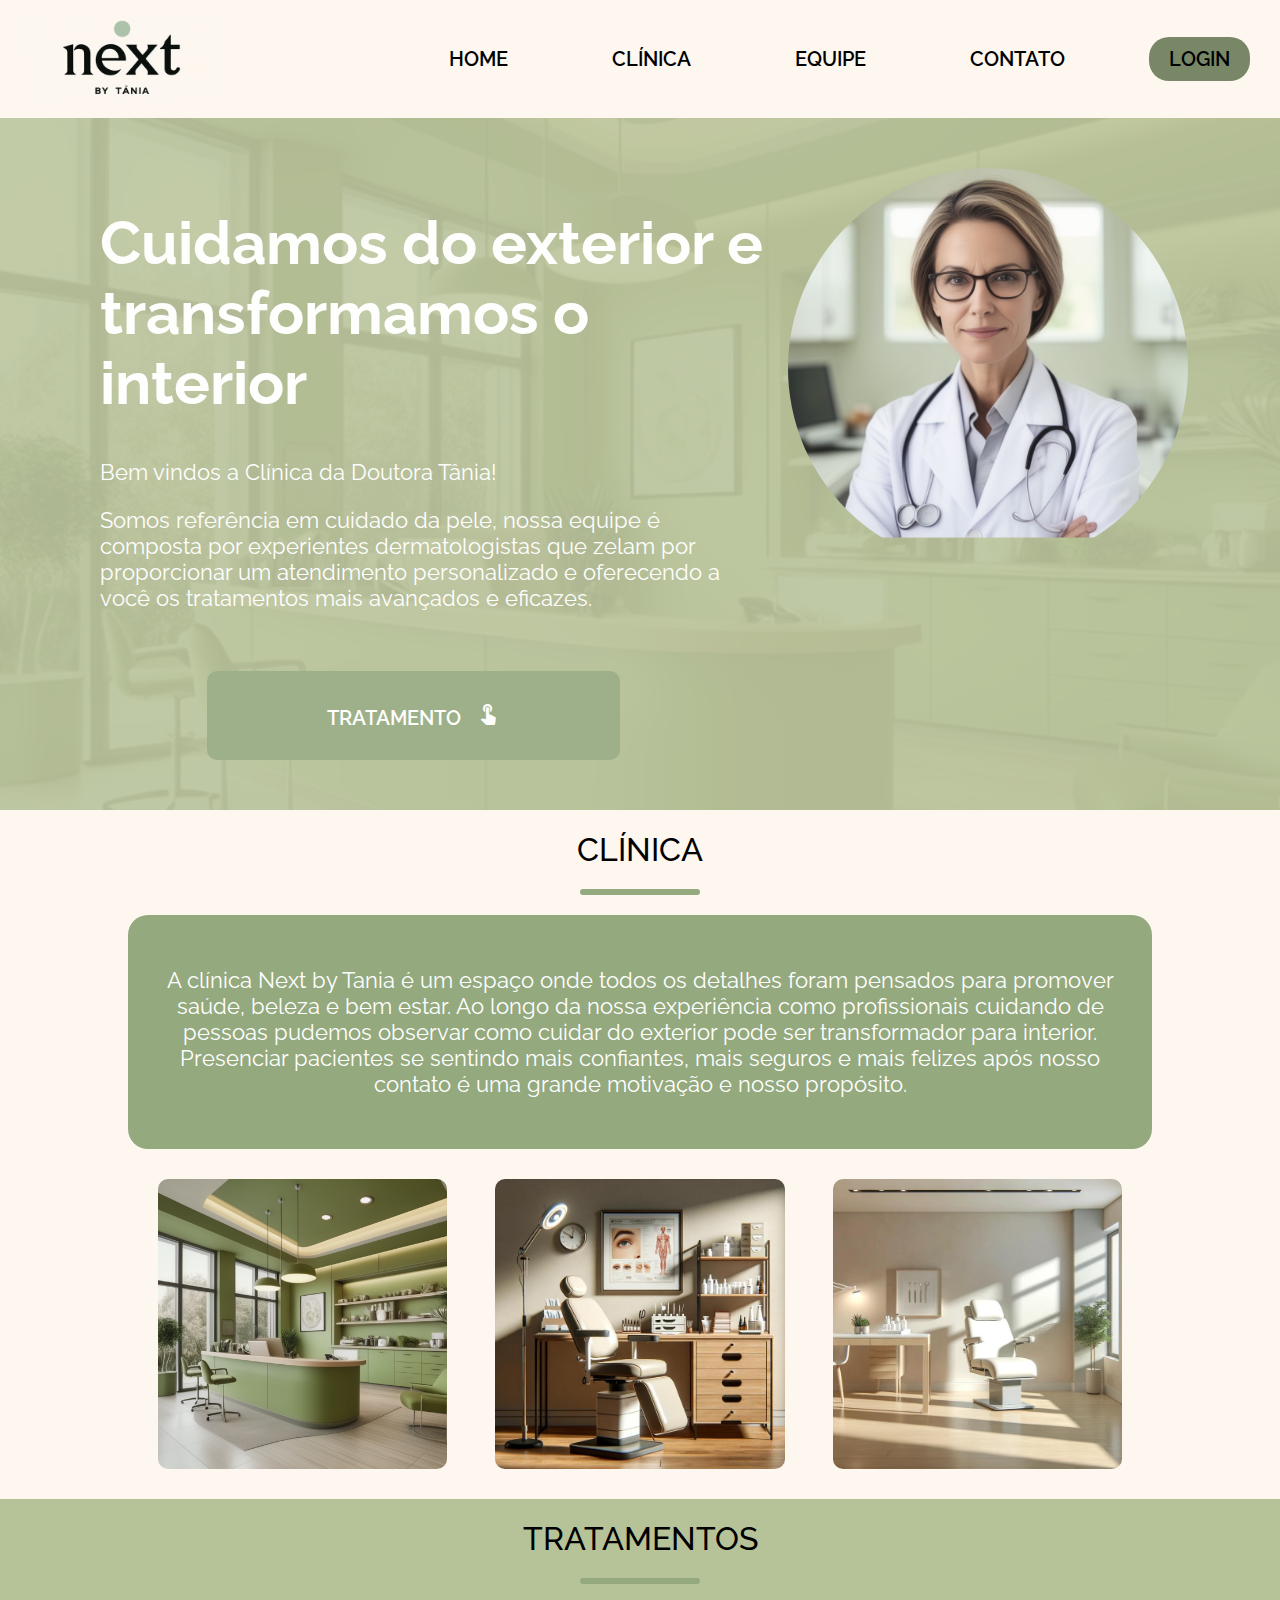
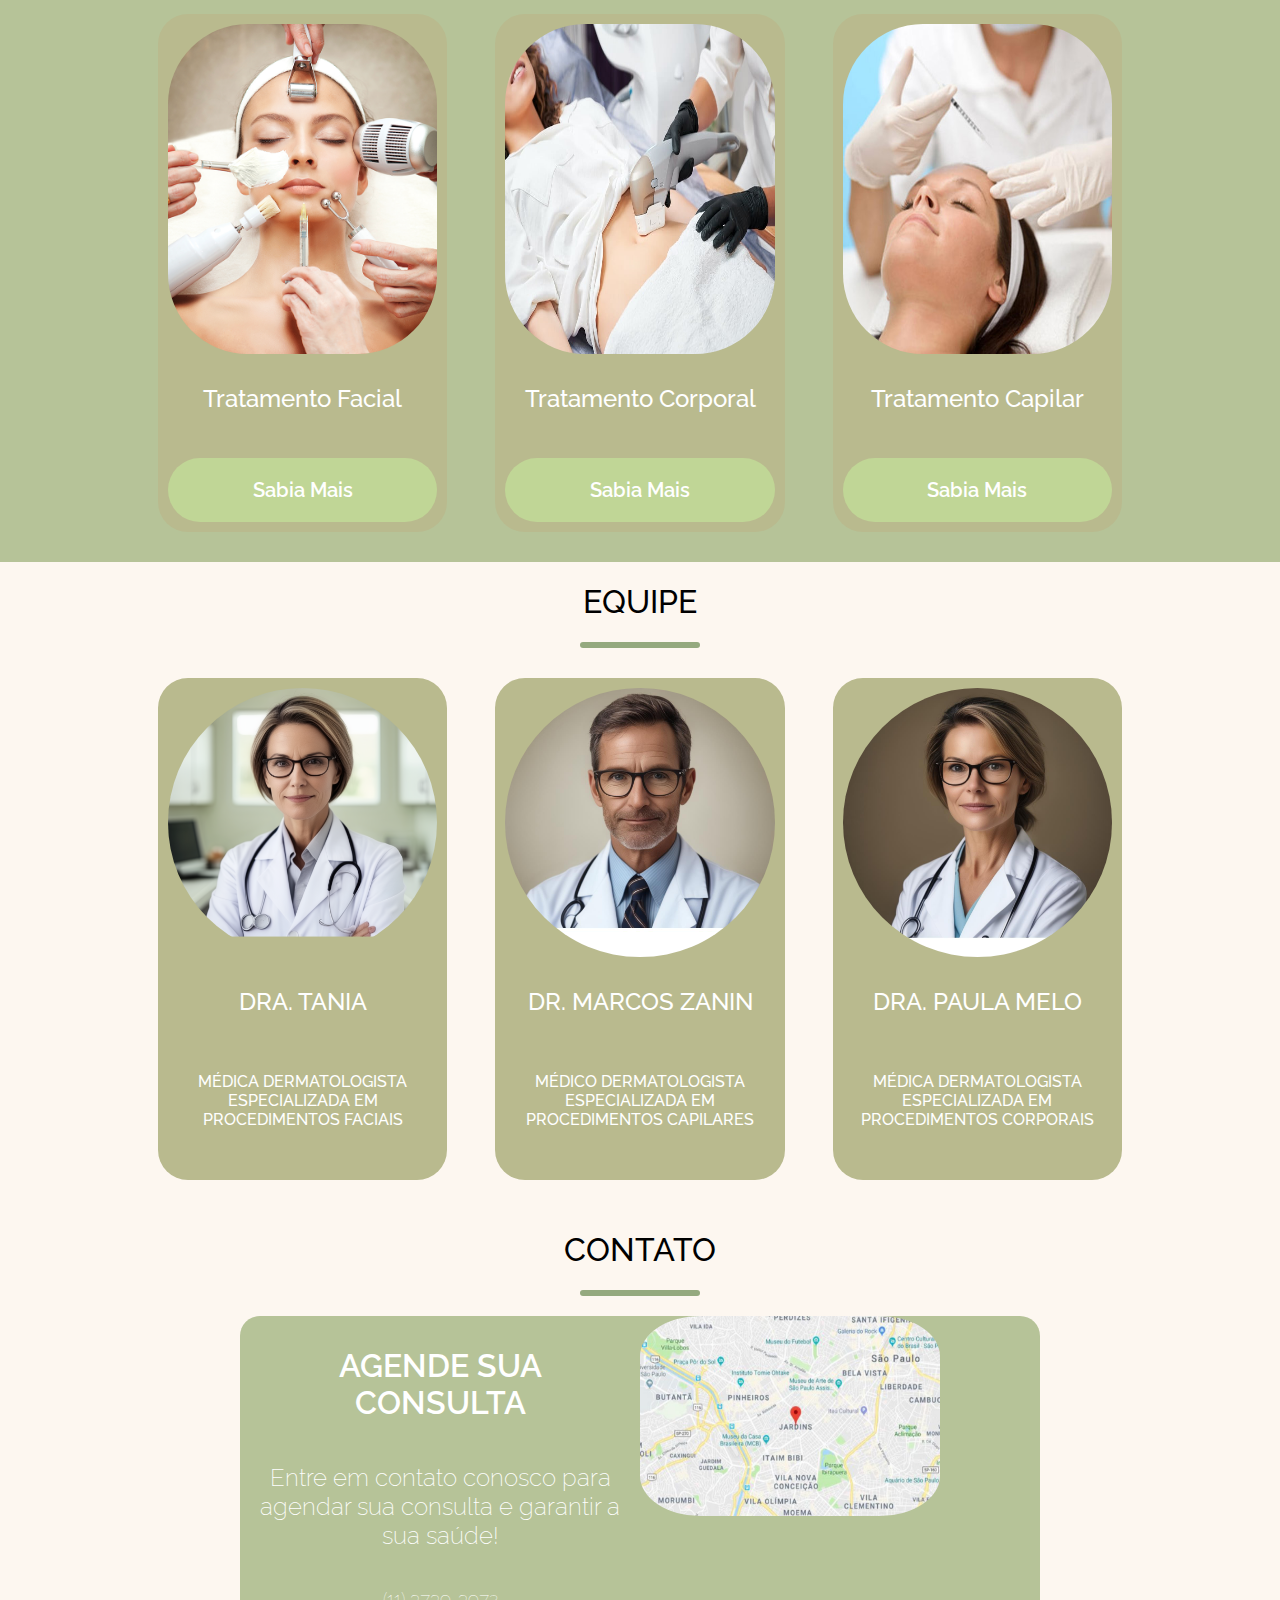
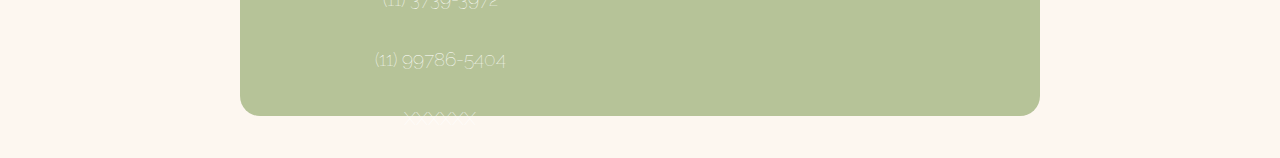
==== index.html @ 036c7e95 "Initial Commit" ====
<!DOCTYPE html>
<html lang="pt">

<head>
  <meta charset="UTF-8">
  <meta name="viewport" content="width=device-width, initial-scale=1.0">
  <title>Clinica da Doutora Tânia</title>
  <link rel="stylesheet" href="styles.css">
  <script src="script.js"></script>
  <link href="https://fonts.googleapis.com/icon?family=Material+Icons" rel="stylesheet">
  <link rel="preconnect" href="https://fonts.googleapis.com">
  <link rel="preconnect" href="https://fonts.gstatic.com" crossorigin>
  <link href="https://fonts.googleapis.com/css2?family=Raleway:ital,wght@0,100..900;1,100..900&display=swap" rel="stylesheet">
</head>

<body>
  <div id="home" class="navbar">
    <img id="home-button"src="images/logo.png" alt="Doutora Tânia" style="margin: 20px;" width="200">
    <ul class="navbar-menu">
      <li><a id="home-button">HOME</a></li>
      <li><a href="#clinica">CLÍNICA</a></li>
      <li><a href="#equipe-div">EQUIPE</a></li>
      <li><a href="#contact-div">CONTATO</a></li>
      <li><a href="#login-div" style="
        border-radius: 20px; 
        background-color: #788867;
        padding: 10px 20px;
      ">LOGIN</a></li>
    </ul>
  </div>

  <div class="hero">
    <div class="hero-info">
      <h1 style="font-size: 60px;">Cuidamos do exterior e transformamos o interior</h1>
      <p style="font-size: 22px; font-weight: 400;">Bem vindos a Clínica da Doutora Tânia!</p>
      <p style="font-size: 22px; font-weight: 400; width: 90%;"> Somos referência em cuidado da pele, nossa equipe é composta por experientes dermatologistas que zelam por proporcionar um atendimento personalizado e oferecendo a você os tratamentos mais avançados e eficazes.</p>
      <br><br>
      <div style="width: 90%; display: flex; justify-content: center;">
        <a href="#" class="button">TRATAMENTO <i style="padding-left: 10px;" class="material-icons">touch_app</i></a>
      </div>
    </div>
    <div class="doctor-intro">
      <img src="images/doctor.png" alt="Doutora Tânia">
    </div>
  </div>

  <div id="clinica" class="container-clinic">
    <div class="content-clinic">
      <h1 style="font-weight: 500;">CLÍNICA</h1>
      <div class="icone"></div>
      <div style="border-radius: 20px; background-color: #94A97E; padding: 30px; box-sizing: border-box;">
        <p style="color: white; font-size: 22px; font-weight: 400;">
          A clínica Next by Tania é um espaço onde todos os detalhes foram pensados para promover saúde, 
          beleza e bem estar. Ao longo da nossa experiência como profissionais cuidando de pessoas pudemos 
          observar como cuidar do exterior pode ser transformador para interior. Presenciar pacientes se 
          sentindo mais confiantes, mais seguros e mais felizes após nosso contato é uma grande motivação e nosso propósito.
        </p>
      </div>
      <div style="margin: 30px; display: flex; justify-content: space-between;">
        <img src="images/hero-background.png" width="30%" style="aspect-ratio: 1; border-radius: 10px;">
        <img src="images/office-chair.jpeg" width="30%" style="aspect-ratio: 1; object-fit: cover; border-radius: 10px;">
        <img src="images/office-chair2.jpeg" width="30%" style="aspect-ratio: 1; object-fit: cover; border-radius: 10px;">
      </div>
    </div>
  </div>

  <div class="container-clinic" style="background-color: #B6C398;">
    <div  class="content-clinic">
      <h1 style="font-weight: 500;">TRATAMENTOS</h1>
      <div class="icone"></div>
      <div style="margin: 30px; display: flex; justify-content: space-between;">
        <div class="tratamento-container">
          <img src="images/woman-skin.png" width="100%" height="70%" style="border-radius: 80px;">
          <h2 style="color: white; font-weight: 500; padding: 10px; padding-bottom: 25px;">Tratamento Facial</h2>
          <a href="#" class="button-tratamento">Sabia Mais</a>
        </div>
        <div class="tratamento-container">
          <img src="images/dermato.jpg" width="100%" height="70%" style="border-radius: 80px;">
          <h2 style="color: white; font-weight: 500; padding: 10px; padding-bottom: 25px;">Tratamento Corporal</h2>
          <a href="#" class="button-tratamento">Sabia Mais</a>
        </div>
        <div class="tratamento-container">
          <img src="images/capilar.jpg" width="100%" height="70%" style="border-radius: 80px;">
          <h2 style="color: white; font-weight: 500; padding: 10px; padding-bottom: 25px;">Tratamento Capilar</h2>
          <a href="#" class="button-tratamento">Sabia Mais</a>
        </div>
      </div>
    </div>
  </div>

  <div id="equipe-div" class="container-clinic">
    <div  class="content-clinic">
      <h1 style="font-weight: 500;">EQUIPE</h1>
      <div class="icone"></div>
      <div style="margin: 30px; display: flex; justify-content: space-between;">
        <div class="tratamento-container">
          <img src="images/doctor.png" width="100%" height="80%" style="border-radius: 60%;">
          <h2 style="color: white; font-weight: 500; padding: 10px;">DRA. TANIA</h2>
          <p style="color: white; font-weight: 500; padding: 10px; padding-bottom: 25px;">MÉDICA DERMATOLOGISTA ESPECIALIZADA EM PROCEDIMENTOS FACIAIS</p>
        </div>
        <div class="tratamento-container">
          <img src="images/doctor2.jpeg" width="100%" height="80%" style="border-radius: 60%;">
          <h2 style="color: white; font-weight: 500; padding: 10px;">DR. MARCOS ZANIN</h2>
          <p style="color: white; font-weight: 500; padding: 10px; padding-bottom: 25px;">MÉDICO DERMATOLOGISTA ESPECIALIZADA EM PROCEDIMENTOS CAPILARES</p>
        </div>
        <div class="tratamento-container">
          <img src="images/doctor3.jpeg" width="100%" height="80%" style="border-radius: 60%;">
          <h2 style="color: white; font-weight: 500; padding: 10px;">DRA. PAULA MELO</h2>
          <p style="color: white; font-weight: 500; padding: 10px; padding-bottom: 25px;">MÉDICA DERMATOLOGISTA ESPECIALIZADA EM PROCEDIMENTOS CORPORAIS</p>
        </div>
      </div>
    </div>
  </div>

  <div id="contact-div" class="contact-clinic">
    <div class="content-clinic" >
      <h1 style="font-weight: 500;">CONTATO</h1>
      <div class="icone"></div>
      <div style="border-radius: 20px; width: 800px; height: 400px; background-color: #B6C398; margin: 10px auto; margin-bottom: 20px;">
        <div class="contato">
          <div class="contato-container"> 
            <h1 style="font-weight: 600">AGENDE SUA CONSULTA</h1>
            <h2 style="font-weight: 200">Entre em contato conosco para agendar sua consulta e garantir a sua saúde!</h2>
            <h3 style="font-weight: 100">(11) 3739-3972</h3>
            <h3 style="font-weight: 100">(11) 99786-5404</h3>
            <h3 style="font-weight: 100">XXXXXX</h3>
          </div>
          <div class="mapacont">
            <img src="images/map.png" style="width: 100%; height: 50%; border-radius: 20%;">
          </div>
        </div>
      </div>
    </div>
  </div>
  
  <div class="navbarbaixo"></div>

</body>
</html>
---- styles.css ----
body {
    font-family: "Raleway", sans-serif;
    font-optical-sizing: auto;
    font-style: normal;
    margin: 0;
    background-color: #FDF7F0; 
}

.navbar {
    display: flex;  
    background-color: #FDF7F0; 
    justify-content: space-between;
    z-index: 2;
}

.navbar ul {
    list-style-type: none; 
    align-content: center;
}

.navbar ul li {
    display: inline;
    justify-content: space-between; 
}

.navbar ul li a {
    margin: 30px;
    text-decoration: none; 
    color: black; 
    font-weight: 600;
    font-size: 20px;
    padding: 10px 20px;
}

.navbar ul li a:hover {
    border-radius: 20px; 
    color: white; 
    background-color: #788867;
}

.hero {
    display: flex;
    position: relative;
    width: 100%;  
    background: no-repeat center center;
    background-size: cover;
    overflow: hidden;
    background-color: #B6C297;
    opacity: 0.9;
    padding-top: 50px;
    padding-bottom: 50px;
}
  
.hero::before {
    content: '';
    position: absolute;
    top: 0;
    right: 0;
    bottom: 0;
    left: 0;
    background: url("images/hero-background.png") no-repeat center center;
    background-size: cover;
    opacity: 0.1;
    pointer-events: none;
    z-index: -1;
}

.hero .content {
    position: relative;
    z-index: 1;
}

.hero h1 {
    font-size: 2.5em; 
}

.hero p {
    font-size: 1.2em; 
}

.hero-info {
    color: white; 
    padding-left: 100px;
    width: 70%;
}

.doctor-intro {
    display: flex; 
    justify-content: center; 
    padding-right: 100px;
    width: 30%;
    height: 400px;
}

.doctor-intro img {
    border-radius: 50%; 
}

.button {
    padding: 30px 120px; 
    border-radius: 10px;
    font-size: 20px;
    font-weight: 600;
    background-color: #94A97E; 
    color: white; 
    text-decoration: none; 
    transition-duration: 0.4s;
}

.button:hover {
    background-color: #788867; 
}

.button-tratamento {
    padding: 20px 10%; 
    border-radius: 40px;
    font-size: 20px;
    font-weight: 600;
    background-color: #C0D696; 
    color: white; 
    text-decoration: none; 
    transition-duration: 0.4s;
}

.button-tratamento:hover {
    background-color: #788867; 
}

.button:visited {
    color: white;
    background-color: #94A97E; 
}

.container-clinic {
    scroll-margin-top: 100px;
    display: flex;
    justify-content: center;
    align-items: center;
}

.content-clinic {
    text-align: center;
    width: 80%; 
    color: black;
}

.icone{
    border-radius: 20px;
    width: 120px; 
    height: 6px;
    background-color: #94A97E;
    margin: 10px auto; 
    margin-bottom: 20px;
}

.tratamento-container {
    background-color: #B9BA8E;
    border-radius: 30px;
    flex: 0 0 auto;
    display: flex;
    flex-direction: column;
    justify-content: space-between;
    padding: 10px; 
    box-sizing: border-box;
    width: 30%;
}

.sticky {
    position: fixed;
    top: 0;
    width: 100%
}
  
.sticky + .content {
    padding-top: 102px;
}
.contact-clinic{
    display: flex;
    position: relative;
    width: 100%;  
    justify-content: center;
    align-items: center;
    
}
.contato-container {
    border-radius: 30px;
    flex: 0 0 auto;
    display: flex;
    flex-direction: column;
    justify-content: space-between;
    padding: 10px; 
    box-sizing: border-box;
    width: 50%;
    color: white;
}
.mapacont{
    display: flex; 
    justify-content: center; 
    padding-right: 100px;
    width: 50%;
    height: 400px;
}
.contato{
    display: flex;
}

.navbarbaixo{
    display: flex;  
    background-color: #94A97E; 
    justify-content: space-between;
}
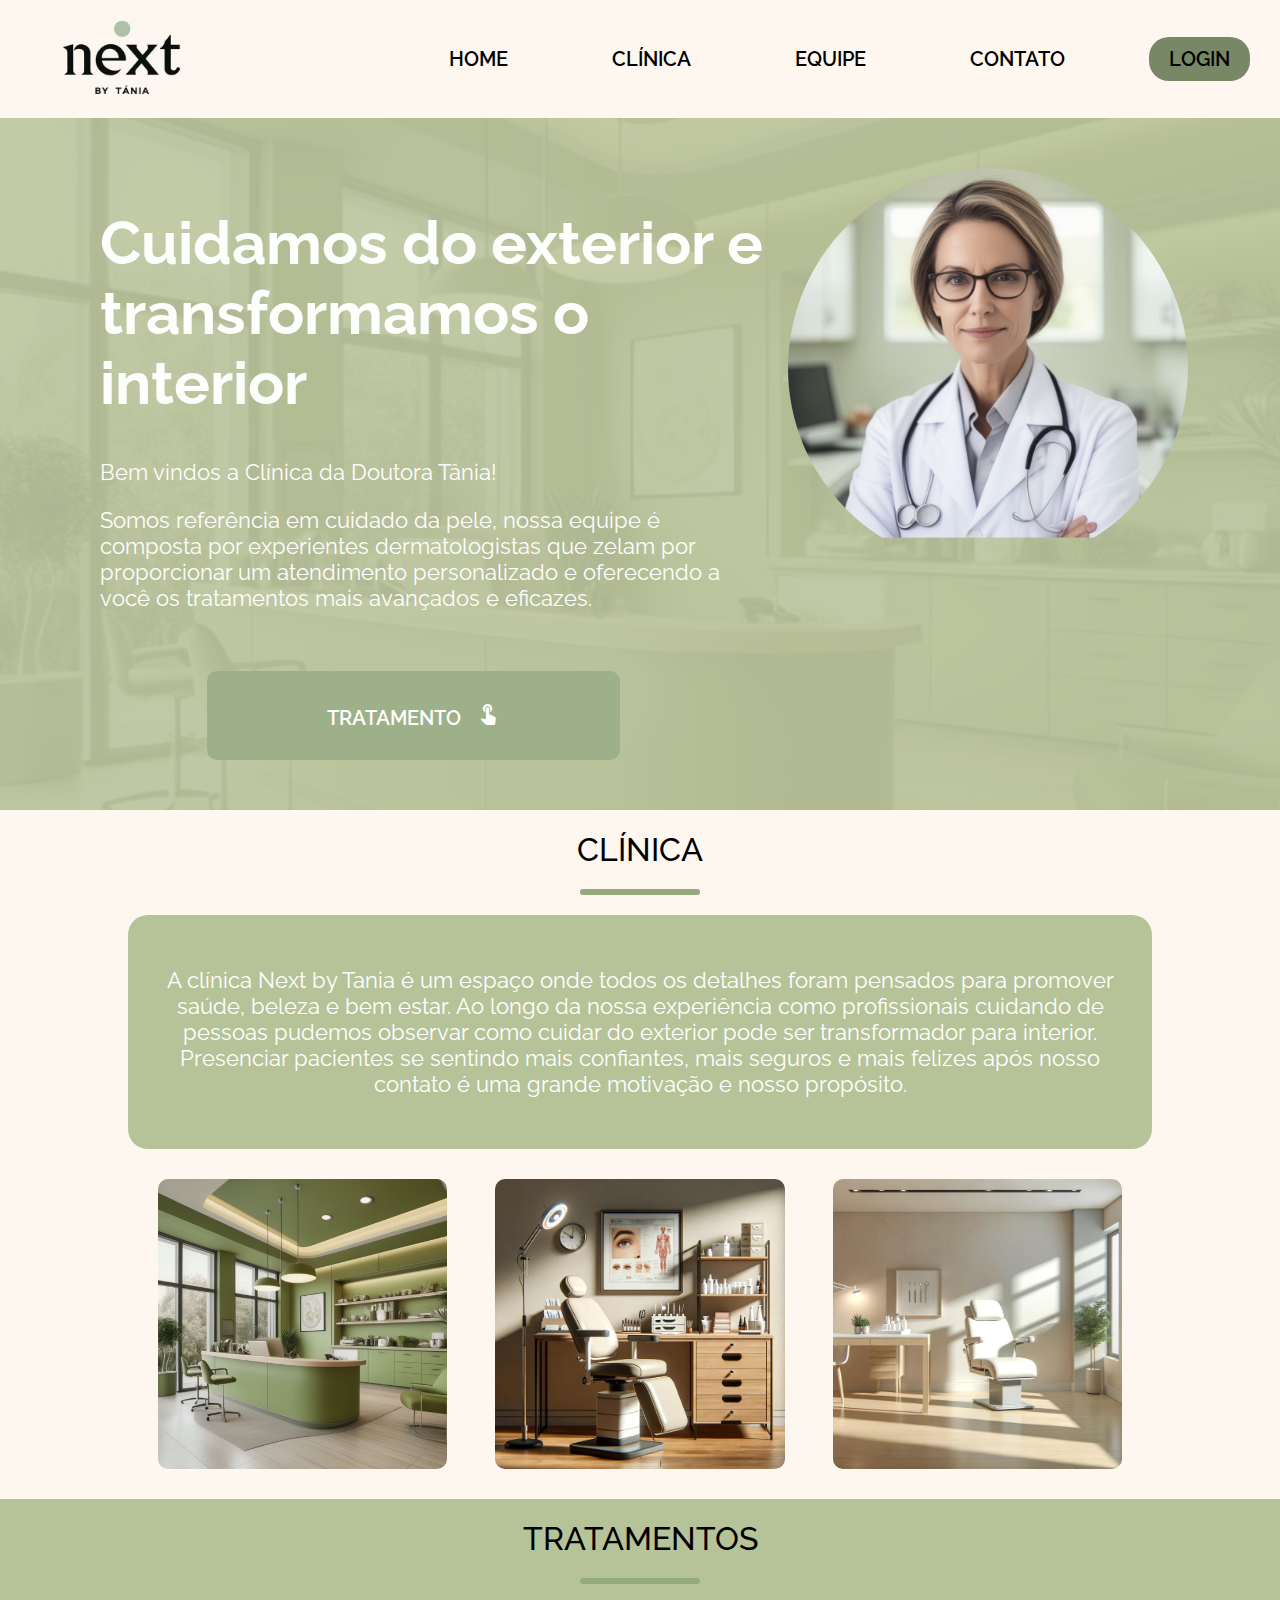
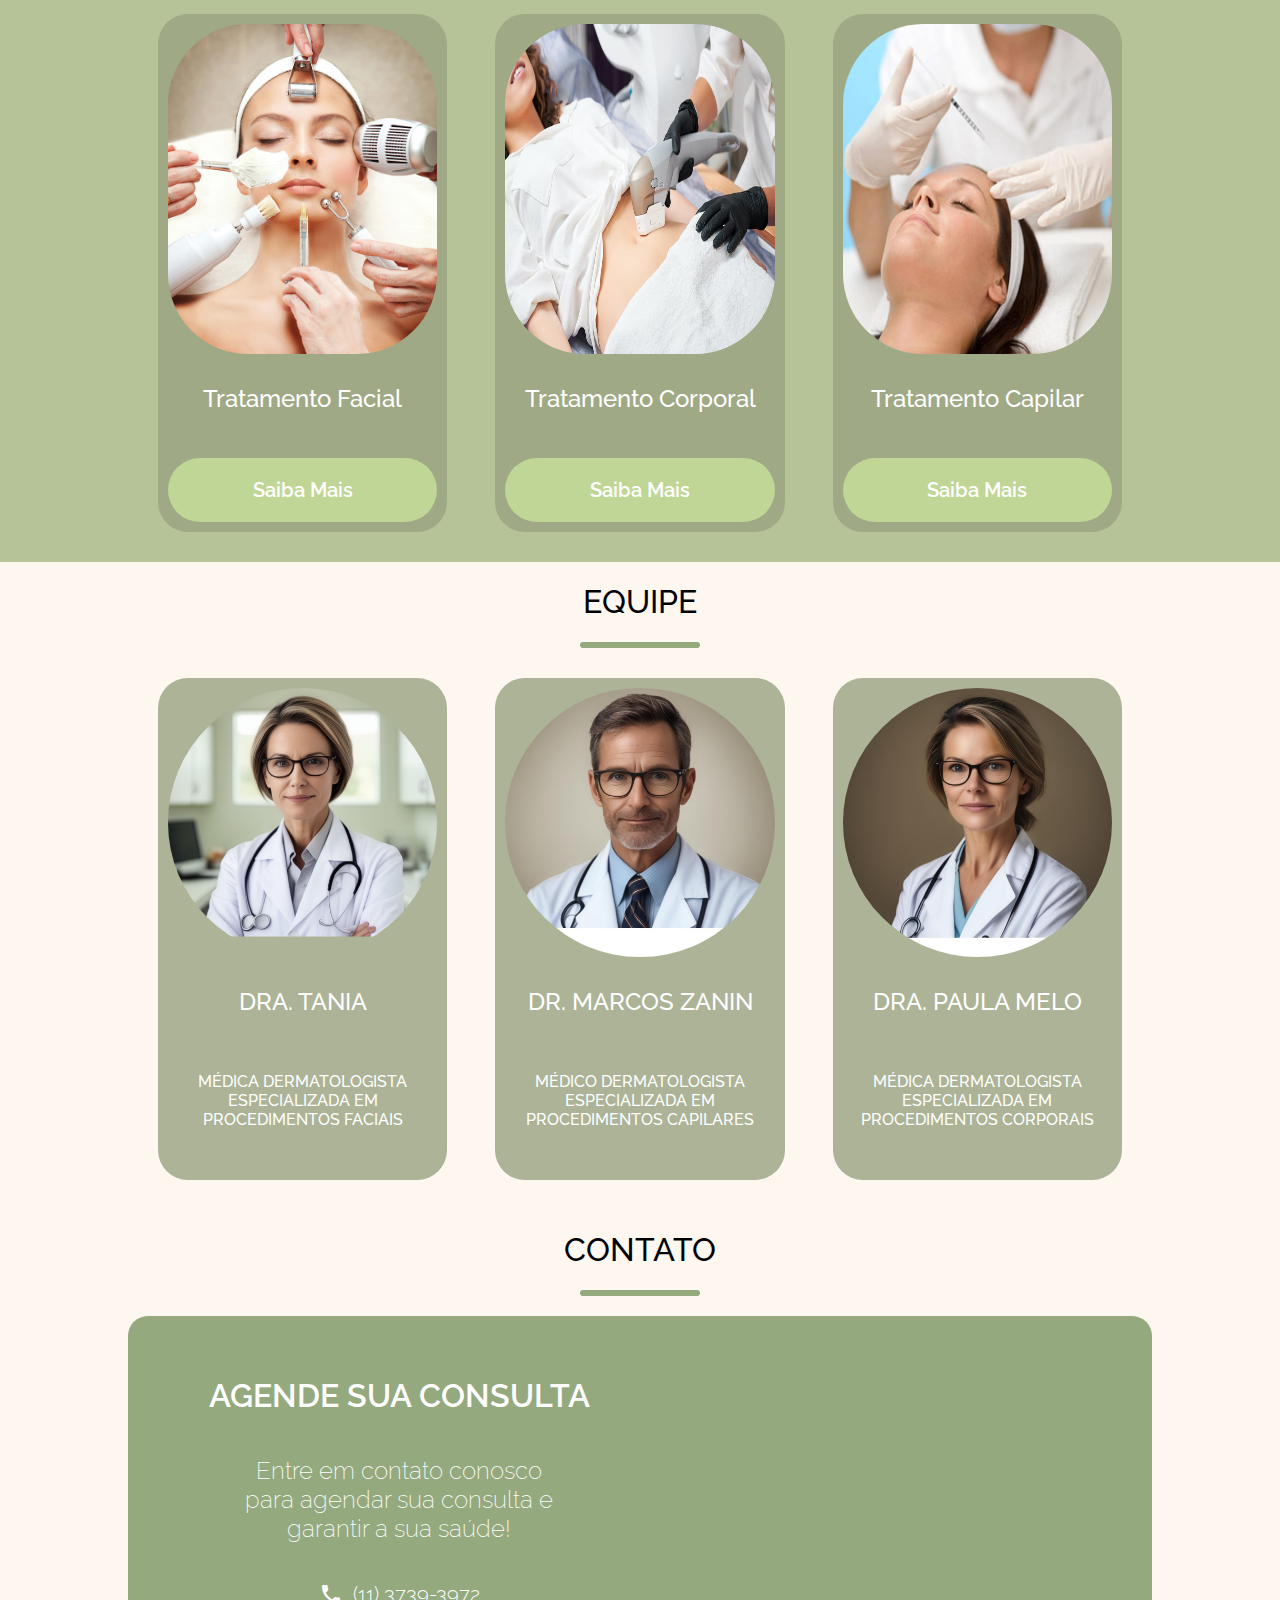
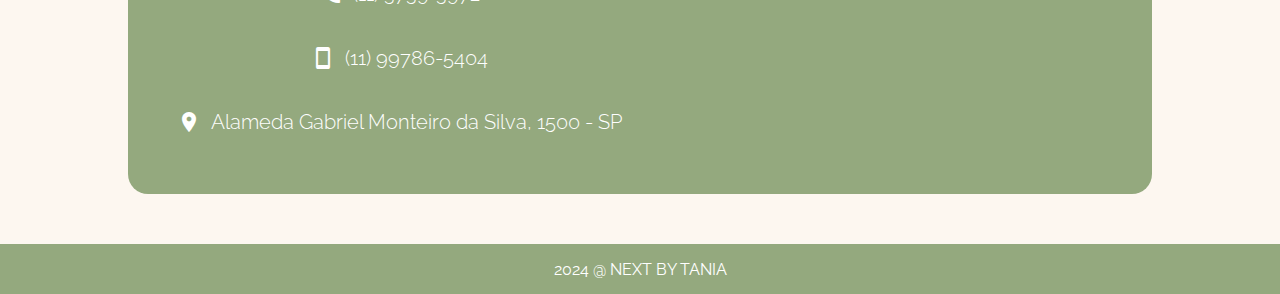
==== commit cf6b6610: "Adicionar conteudo v2" ====
--- a/index.html
+++ b/index.html
@@ -5,7 +5,7 @@
   <meta charset="UTF-8">
   <meta name="viewport" content="width=device-width, initial-scale=1.0">
   <title>Clinica da Doutora Tânia</title>
-  <link rel="stylesheet" href="styles.css">
+  <link rel="stylesheet" href="styles/index.css">
   <script src="script.js"></script>
   <link href="https://fonts.googleapis.com/icon?family=Material+Icons" rel="stylesheet">
   <link rel="preconnect" href="https://fonts.googleapis.com">
@@ -17,11 +17,11 @@
   <div id="home" class="navbar">
     <img id="home-button"src="images/logo.png" alt="Doutora Tânia" style="margin: 20px;" width="200">
     <ul class="navbar-menu">
-      <li><a id="home-button">HOME</a></li>
+      <li><a id="home-button2">HOME</a></li>
       <li><a href="#clinica">CLÍNICA</a></li>
       <li><a href="#equipe-div">EQUIPE</a></li>
       <li><a href="#contact-div">CONTATO</a></li>
-      <li><a href="#login-div" style="
+      <li><a href="login.html" style="
         border-radius: 20px; 
         background-color: #788867;
         padding: 10px 20px;
@@ -36,7 +36,7 @@
       <p style="font-size: 22px; font-weight: 400; width: 90%;"> Somos referência em cuidado da pele, nossa equipe é composta por experientes dermatologistas que zelam por proporcionar um atendimento personalizado e oferecendo a você os tratamentos mais avançados e eficazes.</p>
       <br><br>
       <div style="width: 90%; display: flex; justify-content: center;">
-        <a href="#" class="button">TRATAMENTO <i style="padding-left: 10px;" class="material-icons">touch_app</i></a>
+        <a href="#treatment" class="button">TRATAMENTO <i style="padding-left: 10px;" class="material-icons">touch_app</i></a>
       </div>
     </div>
     <div class="doctor-intro">
@@ -48,7 +48,7 @@
     <div class="content-clinic">
       <h1 style="font-weight: 500;">CLÍNICA</h1>
       <div class="icone"></div>
-      <div style="border-radius: 20px; background-color: #94A97E; padding: 30px; box-sizing: border-box;">
+      <div style="border-radius: 20px; background-color: #B6C398; padding: 30px; box-sizing: border-box;">
         <p style="color: white; font-size: 22px; font-weight: 400;">
           A clínica Next by Tania é um espaço onde todos os detalhes foram pensados para promover saúde, 
           beleza e bem estar. Ao longo da nossa experiência como profissionais cuidando de pessoas pudemos 
@@ -64,25 +64,25 @@
     </div>
   </div>
 
-  <div class="container-clinic" style="background-color: #B6C398;">
-    <div  class="content-clinic">
+  <div id="treatment" class="container-clinic" style="background-color: #B6C398;">
+    <div class="content-clinic">
       <h1 style="font-weight: 500;">TRATAMENTOS</h1>
       <div class="icone"></div>
       <div style="margin: 30px; display: flex; justify-content: space-between;">
         <div class="tratamento-container">
           <img src="images/woman-skin.png" width="100%" height="70%" style="border-radius: 80px;">
           <h2 style="color: white; font-weight: 500; padding: 10px; padding-bottom: 25px;">Tratamento Facial</h2>
-          <a href="#" class="button-tratamento">Sabia Mais</a>
+          <a id="btn-facial-modal" class="button-tratamento">Saiba Mais</a>
         </div>
         <div class="tratamento-container">
           <img src="images/dermato.jpg" width="100%" height="70%" style="border-radius: 80px;">
           <h2 style="color: white; font-weight: 500; padding: 10px; padding-bottom: 25px;">Tratamento Corporal</h2>
-          <a href="#" class="button-tratamento">Sabia Mais</a>
+          <a id="btn-body-modal" class="button-tratamento">Saiba Mais</a>
         </div>
         <div class="tratamento-container">
           <img src="images/capilar.jpg" width="100%" height="70%" style="border-radius: 80px;">
           <h2 style="color: white; font-weight: 500; padding: 10px; padding-bottom: 25px;">Tratamento Capilar</h2>
-          <a href="#" class="button-tratamento">Sabia Mais</a>
+          <a id="btn-hair-modal" class="button-tratamento">Saiba Mais</a>
         </div>
       </div>
     </div>
@@ -116,24 +116,153 @@
     <div class="content-clinic" >
       <h1 style="font-weight: 500;">CONTATO</h1>
       <div class="icone"></div>
-      <div style="border-radius: 20px; width: 800px; height: 400px; background-color: #B6C398; margin: 10px auto; margin-bottom: 20px;">
-        <div class="contato">
-          <div class="contato-container"> 
-            <h1 style="font-weight: 600">AGENDE SUA CONSULTA</h1>
-            <h2 style="font-weight: 200">Entre em contato conosco para agendar sua consulta e garantir a sua saúde!</h2>
-            <h3 style="font-weight: 100">(11) 3739-3972</h3>
-            <h3 style="font-weight: 100">(11) 99786-5404</h3>
-            <h3 style="font-weight: 100">XXXXXX</h3>
-          </div>
-          <div class="mapacont">
-            <img src="images/map.png" style="width: 100%; height: 50%; border-radius: 20%;">
-          </div>
+      <div style="margin-bottom: 50px; border-radius: 20px; background-color: #94A97E; padding: 30px; box-sizing: border-box; display: flex; flex-direction: row;">
+        <div class="contato-container"> 
+          <h1 style="font-weight: 600">AGENDE SUA CONSULTA</h1>
+          <h2 style="font-weight: 200; width: 70%; align-self: center;">Entre em contato conosco para agendar sua consulta e garantir a sua saúde!</h2>
+          <div class="contact-info">
+            <i style="padding-right: 10px;" class="material-icons">call</i>
+            <h3 style="font-weight: 300; font-size: 20px;">(11) 3739-3972</h3>
+          </div>
+          <div class="contact-info">
+            <i style="padding-right: 10px;" class="material-icons">smartphone</i>
+            <h3 style="font-weight: 300; font-size: 20px;">(11) 99786-5404</h3>
+          </div>
+          <div class="contact-info">
+            <i style="padding-right: 10px;" class="material-icons">location_on</i>
+            <h3 style="font-weight: 300; font-size: 20px;">Alameda Gabriel Monteiro da Silva, 1500 - SP</h3>
+          </div>
+        </div>
+        <div class="mapacont">
+          <iframe src="https://www.google.com/maps/embed?pb=!1m18!1m12!1m3!1d3656.8899099800356!2d-46.68460242301584!3d-23.572397078792374!2m3!1f0!2f0!3f0!3m2!1i1024!2i768!4f13.1!3m3!1m2!1s0x94ce5770445835c5%3A0xbdb1b4c54cb9d477!2sAlameda%20Gabriel%20Monteiro%20da%20Silva%2C%201500%20-%20Jardim%20America%2C%20S%C3%A3o%20Paulo%20-%20SP%2C%2001442-002!5e0!3m2!1sen!2sbr!4v1714249021336!5m2!1sen!2sbr" width="100%" height="100%" style="border:0;" allowfullscreen="" loading="lazy" referrerpolicy="no-referrer-when-downgrade"></iframe>
+        </div>
+      </div>
+    </div>
+  </div>
+
+  <div id="facial-modal" class="modal">
+    <div class="modal-content">
+      <span class="close closeFacial">&times;</span>
+      <div id="clinica" class="container-clinic">
+        <div class="content-clinic">
+          <h1 style="font-weight: 500;">TRATAMENTO FACIAL</h1>
+          <div class="icone"></div>
+          <div style="border-radius: 20px; background-color: #B6C398; padding: 30px; box-sizing: border-box;">
+            <p style="color: white; font-size: 22px; font-weight: 400;">
+              Em nossa clínica dermatológica, cada tratamento facial é uma jornada única, personalizada para atender às necessidades
+              individuais da sua pele. Com uma combinação de tecnologia avançada, técnicas inovadoras e um profundo entendimento das
+              complexidades dermatológicas, oferecemos um espectro completo de serviços para revitalizar, rejuvenescer e restaurar
+              o esplendor natural da sua pele. Desde limpezas profundas e peelings químicos, até terapias de luz e tratamentos a 
+              laser, cada passo é meticulosamente projetado para garantir o máximo de eficácia e segurança. Junte-se a nós para 
+              descobrir como nossos tratamentos podem transformar sua pele, promovendo não apenas beleza, mas também saúde e 
+              bem-estar duradouros.
+            </p>
+          </div>
+          <div style="margin: 30px; display: flex; justify-content: space-between;">
+            <div style="width: 20%;">
+              <img src="images/aplicação-botox.jpg" width="100%" style="aspect-ratio: 1; border-radius: 10px;">
+              <h2 style="color: black; font-weight: 500; padding: 10px;">BOTOX E PREENCHIMENTO</h2>
+            </div>
+            <div style="width: 20%;">
+              <img src="images/laser-facial.jpg" width="100%" style="aspect-ratio: 1; object-fit: cover; border-radius: 10px;">
+              <h2 style="color: black; font-weight: 500; padding: 10px;">LASER FACIAL</h2>
+            </div>
+            <div style="width: 20%;">
+              <img src="images/fiosdesustentacao.webp" width="100%" style="aspect-ratio: 1; object-fit: cover; border-radius: 10px;">
+              <h2 style="color: black; font-weight: 500; padding: 10px;">FIOS DE SUSTENTAÇÃO </h2>
+            </div>
+            <div style="width: 20%;">
+              <img src="images/microagulhamento.jpg" width="100%" style="aspect-ratio: 1; object-fit: cover; border-radius: 10px;">
+              <h2 style="color: black; font-weight: 500; padding: 10px;">MICROAGULHAMENTO </h2>
+            </div>
+          </div>  
+        </div>
+      </div>
+    </div>
+  </div>
+
+  <div id="body-modal" class="modal">
+    <div class="modal-content">
+      <span class="close closeBody">&times;</span>
+      <div id="clinica" class="container-clinic">
+        <div class="content-clinic">
+          <h1 style="font-weight: 500;">TRATAMENTO CORPORAL</h1>
+          <div class="icone"></div>
+          <div style="border-radius: 20px; background-color: #B6C398; padding: 30px; box-sizing: border-box;">
+            <p style="color: white; font-size: 22px; font-weight: 400;">
+              Em nossa clínica especializada, cada procedimento corporal é uma experiência singular, personalizada para atender às 
+              necessidades específicas do seu corpo. Utilizando uma combinação de tecnologia de ponta, técnicas avançadas e um 
+              profundo conhecimento das dinâmicas corporais, oferecemos uma ampla gama de serviços para esculpir, tonificar e 
+              melhorar o contorno corporal. Tratamentos com radiofrequência, até lipoaspiração não invasiva e terapias de modelagem 
+              corporal, cada etapa é cuidadosamente planejada para maximizar os resultados enquanto assegura a sua segurança e 
+              conforto. Convidamos você a explorar como nossos procedimentos podem revolucionar sua aparência, promovendo não só a 
+              estética, mas também o bem-estar e a confiança duradouros.
+
+            </p>
+          </div>
+          <div style="margin: 30px; display: flex; justify-content: space-between;">
+            <div style="width: 20%;">
+              <img src="images/estrias.jpg" width="100%" style="aspect-ratio: 1; border-radius: 10px;">
+              <h2 style="color: black; font-weight: 500; padding: 10px;">ESTRIAS</h2>
+            </div>
+            <div style="width: 20%;">
+              <img src="images/depilacaoalaser.png" width="100%" style="aspect-ratio: 1; object-fit: cover; border-radius: 10px;">
+              <h2 style="color: black; font-weight: 500; padding: 10px;">DEPILAÇÃO A LASER</h2>
+            </div>
+            <div style="width: 20%;">
+              <img src="images/drenagem.jpg" width="100%" style="aspect-ratio: 1; object-fit: cover; border-radius: 10px;">
+              <h2 style="color: black; font-weight: 500; padding: 10px;">DRENAGEM LINFATICO</h2>
+            </div>
+            <div style="width: 20%;">
+              <img src="images/radio.jpg" width="100%" style="aspect-ratio: 1; object-fit: cover; border-radius: 10px;">
+              <h2 style="color: black; font-weight: 500; padding: 10px;">RADIOFREQUENCIA </h2>
+            </div>
+          </div>  
+        </div>
+      </div>
+    </div>
+  </div>
+
+  <div id="hair-modal" class="modal">
+    <div class="modal-content">
+      <span class="close closeHair">&times;</span>
+      <div id="clinica" class="container-clinic">
+        <div class="content-clinic">
+          <h1 style="font-weight: 500;">TRATAMENTO CAPILAR</h1>
+          <div class="icone"></div>
+          <div style="border-radius: 20px; background-color: #B6C398; padding: 30px; box-sizing: border-box;">
+            <p style="color: white; font-size: 22px; font-weight: 400;">
+              Em nossa clínica de excelência, cada tratamento capilar é uma jornada exclusiva, desenhada para atender às 
+              necessidades únicas do seu cabelo. Combinando tecnologia de última geração, técnicas refinadas e um entendimento 
+              profundo da saúde capilar, oferecemos uma variedade de serviços para revitalizar, fortalecer e restaurar a vitalidade
+              dos seus fios. Desde terapias de nutrição profunda, tratamentos com laser de baixo nível, até restaurações capilares
+              não invasivas, cada procedimento é meticulosamente planejado para otimizar os resultados enquanto garante seu 
+              conforto e segurança. Convidamos você a descobrir como nossos tratamentos podem transformar seu cabelo, promovendo
+              não apenas beleza, mas também saúde e confiança duradouras.
+            </p>
+          </div>
+          <div style="margin: 30px; display: flex; justify-content: space-between;">
+            <div style="width: 30%;">
+              <img src="images/calvicie-feminina.jpg" width="100%" style="aspect-ratio: 1; border-radius: 10px;">
+              <h2 style="color: black; font-weight: 500; padding: 10px;">ALOPECIA ANDROGÉNETICA (CALVÍCE)</h2>
+            </div>
+            <div style="width: 30%;">
+              <img src="images/efluvio-telogeno.jpg" width="100%" style="aspect-ratio: 1; object-fit: cover; border-radius: 10px;">
+              <h2 style="color: black; font-weight: 500; padding: 10px;">EFLÚVIO TELÓGENO (QUEDA CAPILAR)</h2>
+            </div>
+            <div style="width: 30%;">
+              <img src="images/terapiacapilar.jpg" width="100%" style="aspect-ratio: 1; object-fit: cover; border-radius: 10px;">
+              <h2 style="color: black; font-weight: 500; padding: 10px;">TERAPIA CAPILAR</h2>
+            </div>
+          </div>  
         </div>
       </div>
     </div>
   </div>
   
-  <div class="navbarbaixo"></div>
+  <div class="navbarbaixo">
+    <p style="color: white;">2024 @ NEXT BY TANIA</p>
+  </div>
 
 </body>
 </html>
--- a/styles/index.css
+++ b/styles/index.css
@@ -0,0 +1,261 @@
+body {
+    font-family: "Raleway", sans-serif;
+    font-optical-sizing: auto;
+    font-style: normal;
+    margin: 0;
+    background-color: #FDF7F0; 
+}
+
+html {
+    scroll-behavior: smooth;
+}
+
+.navbar {
+    top: 0;
+    display: flex;  
+    position: sticky;
+    background-color: #FDF7F0; 
+    justify-content: space-between;
+    z-index: 2;
+}
+
+.navbar ul {
+    list-style-type: none; 
+    align-content: center;
+}
+
+.navbar ul li {
+    display: inline;
+    justify-content: space-between; 
+}
+
+.navbar ul li a {
+    margin: 30px;
+    text-decoration: none; 
+    color: black; 
+    font-weight: 600;
+    font-size: 20px;
+    padding: 10px 20px;
+}
+
+.navbar ul li a:hover {
+    border-radius: 20px; 
+    color: white; 
+    background-color: #788867;
+}
+
+.hero {
+    display: flex;
+    position: relative;
+    width: 100%;  
+    background: no-repeat center center;
+    background-size: cover;
+    overflow: hidden;
+    background-color: #B6C297;
+    opacity: 0.9;
+    padding-top: 50px;
+    padding-bottom: 50px;
+}
+  
+.hero::before {
+    content: '';
+    position: absolute;
+    top: 0;
+    right: 0;
+    bottom: 0;
+    left: 0;
+    background: url("../images/hero-background.png") no-repeat center center;
+    background-size: cover;
+    opacity: 0.1;
+    pointer-events: none;
+    z-index: -1;
+}
+
+.hero .content {
+    position: relative;
+    z-index: 1;
+}
+
+.hero h1 {
+    font-size: 2.5em; 
+}
+
+.hero p {
+    font-size: 1.2em; 
+}
+
+.hero-info {
+    color: white; 
+    padding-left: 100px;
+    width: 70%;
+}
+
+.doctor-intro {
+    display: flex; 
+    justify-content: center; 
+    padding-right: 100px;
+    width: 30%;
+    height: 400px;
+}
+
+.doctor-intro img {
+    border-radius: 50%; 
+}
+
+.button {
+    padding: 30px 120px; 
+    border-radius: 10px;
+    font-size: 20px;
+    font-weight: 600;
+    background-color: #94A97E; 
+    color: white; 
+    text-decoration: none; 
+    transition-duration: 0.4s;
+}
+
+.button:hover {
+    background-color: #788867; 
+}
+
+.button-tratamento {
+    padding: 20px 10%; 
+    border-radius: 40px;
+    font-size: 20px;
+    font-weight: 600;
+    background-color: #C0D696; 
+    color: white; 
+    text-decoration: none; 
+    transition-duration: 0.4s;
+}
+
+.button-tratamento:hover {
+    background-color: #788867; 
+}
+
+.button:visited {
+    color: white;
+    background-color: #94A97E; 
+}
+
+.container-clinic {
+    scroll-margin-top: 100px;
+    display: flex;
+    justify-content: center;
+    align-items: center;
+}
+
+.content-clinic {
+    text-align: center;
+    width: 80%; 
+    color: black;
+}
+
+.icone{
+    border-radius: 20px;
+    width: 120px; 
+    height: 6px;
+    background-color: #94A97E;
+    margin: 10px auto; 
+    margin-bottom: 20px;
+}
+
+.tratamento-container {
+    background-color: #99a381d0;
+    border-radius: 30px;
+    flex: 0 0 auto;
+    display: flex;
+    flex-direction: column;
+    justify-content: space-between;
+    padding: 10px; 
+    box-sizing: border-box;
+    width: 30%;
+}
+
+.sticky {
+    position: fixed;
+    top: 0;
+    width: 100%
+}
+  
+.sticky + .content {
+    padding-top: 102px;
+}
+.contact-clinic{
+    display: flex;
+    position: relative;
+    width: 100%;  
+    justify-content: center;
+    align-items: center;
+    
+}
+.contato-container {
+    border-radius: 30px;
+    flex: 0 0 auto;
+    display: flex;
+    flex-direction: column;
+    justify-content: space-between;
+    padding: 10px; 
+    box-sizing: border-box;
+    width: 50%;
+    color: white;
+}
+.mapacont{
+    display: flex; 
+    justify-content: center; 
+    padding-right: 100px;
+    width: 50%;
+    height: 400px;
+}
+.contato{
+    display: flex;
+}
+
+.navbarbaixo{
+    width: 100%;
+    height: 50px;
+    background-color: #94A97E; 
+    display: flex;
+    justify-content: center; 
+    align-items: center;
+}
+
+.contact-info {
+    display: flex;
+    justify-content: center; 
+    align-items: center;
+}
+
+ .modal {
+    display: none; 
+    position: fixed; 
+    z-index: 1; 
+    left: 0;
+    top: 0;
+    width: 100%; 
+    height: 100%; 
+    overflow: auto; 
+    background-color: rgb(0,0,0); 
+    background-color: rgba(0,0,0,0.4); 
+  }
+  
+  .modal-content {
+    background-color: #fefefe;
+    margin: 15% auto; 
+    padding: 20px;
+    border: 1px solid #888;
+    width: 80%; 
+  }
+  
+  .close {
+    color: #aaa;
+    float: right;
+    font-size: 28px;
+    font-weight: bold;
+  }
+  
+  .close:hover,
+  .close:focus {
+    color: black;
+    text-decoration: none;
+    cursor: pointer;
+  } 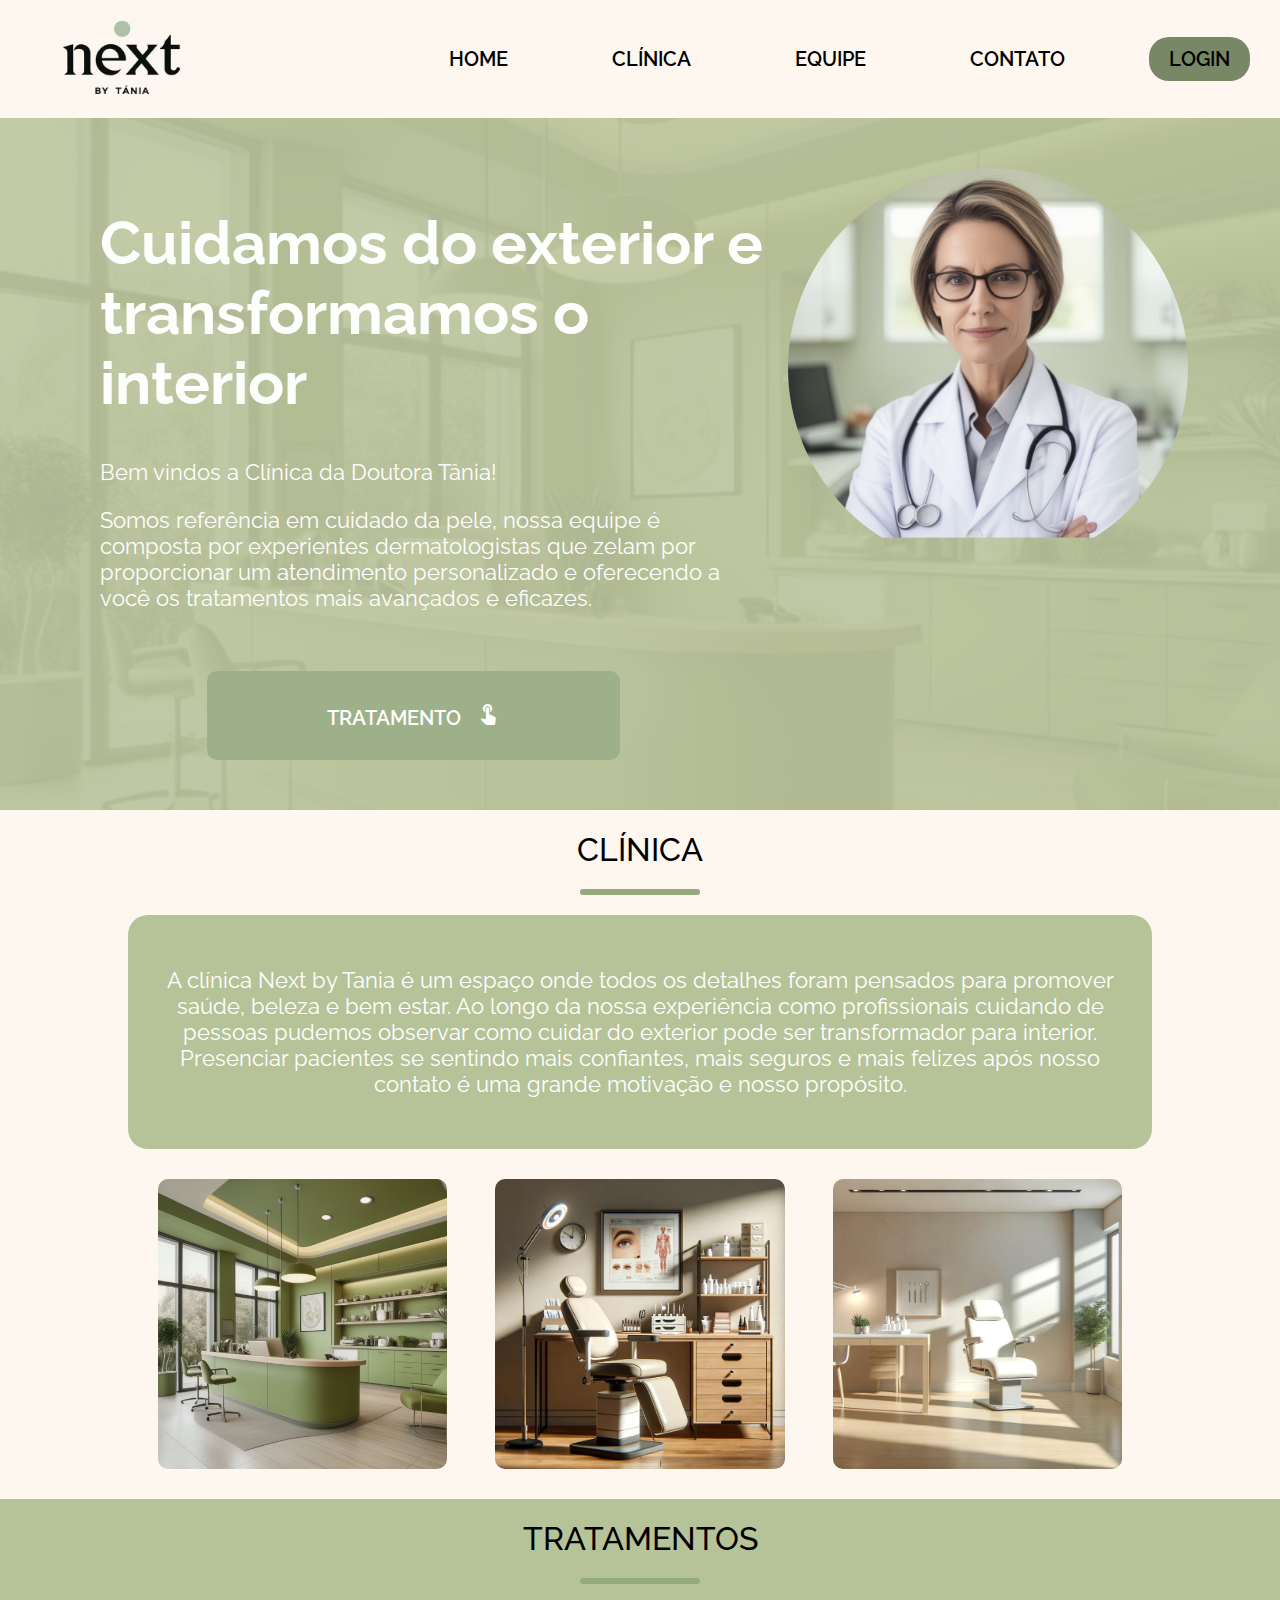
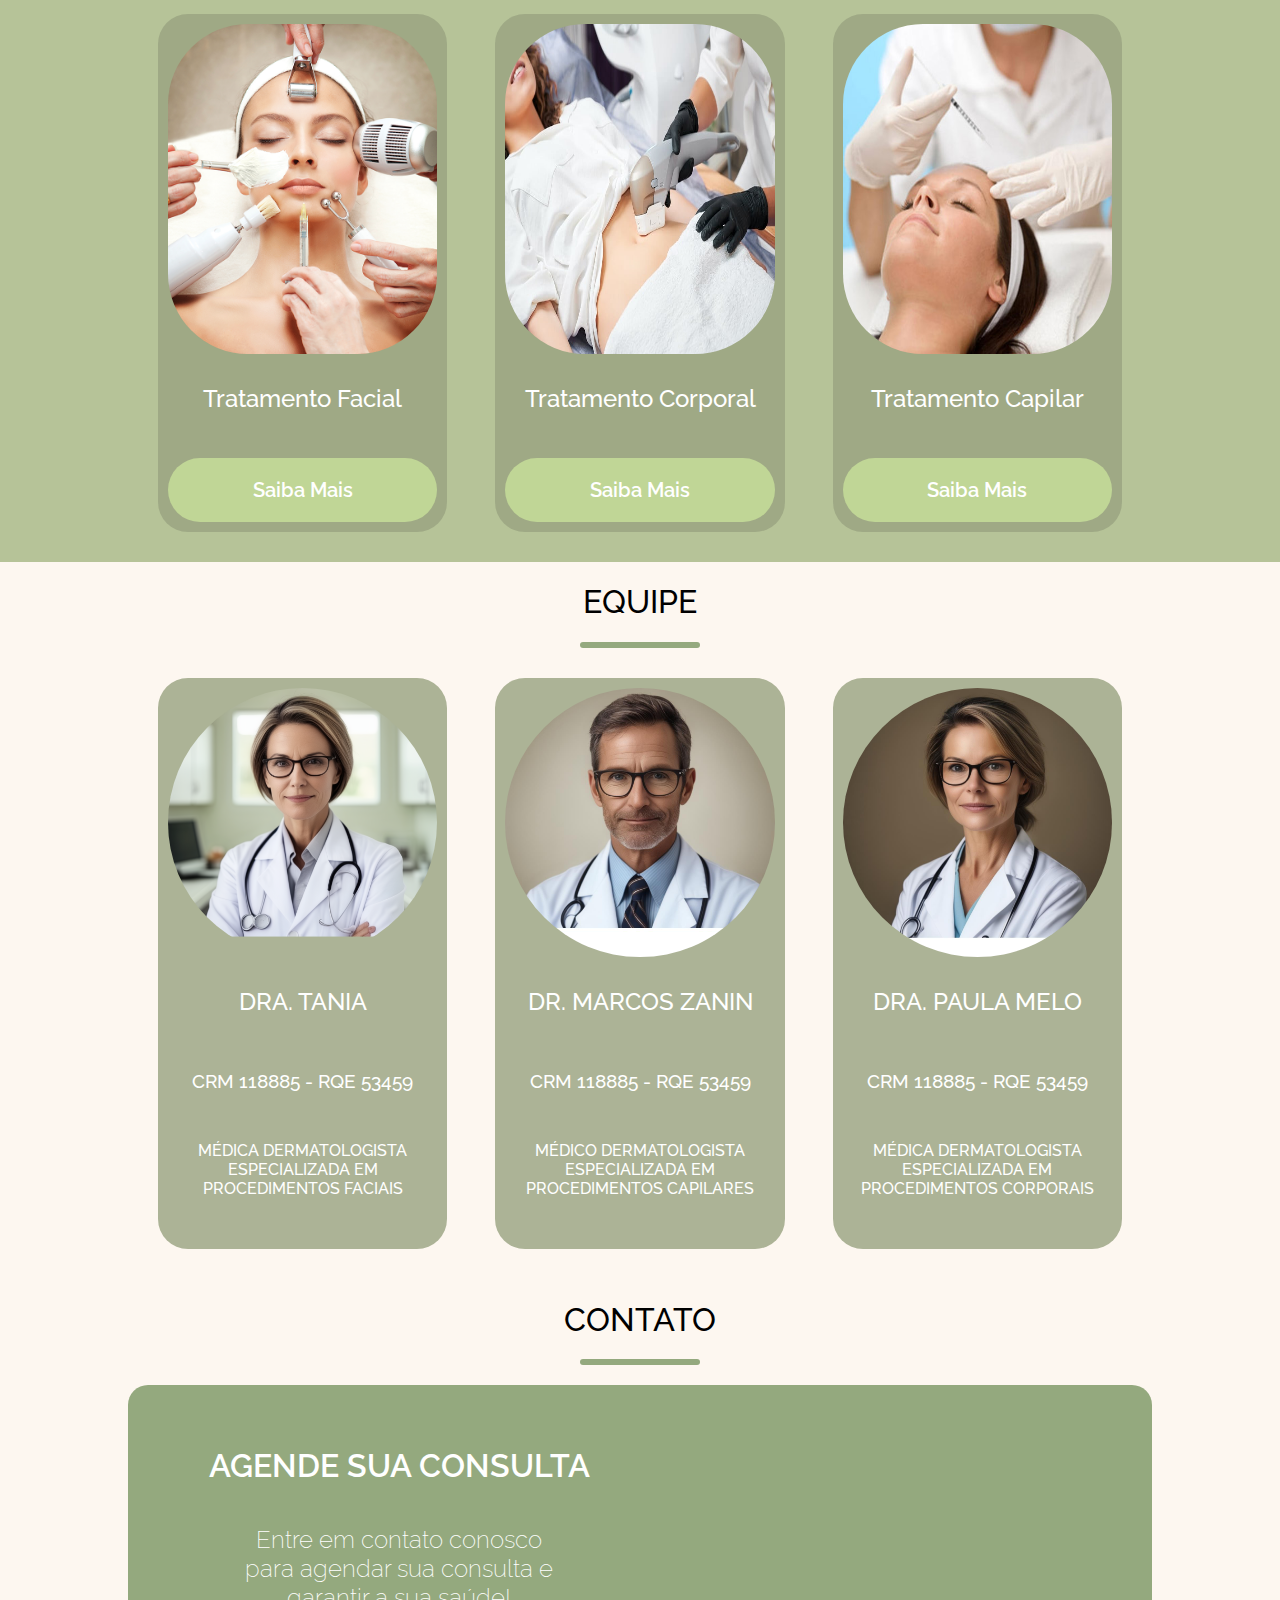
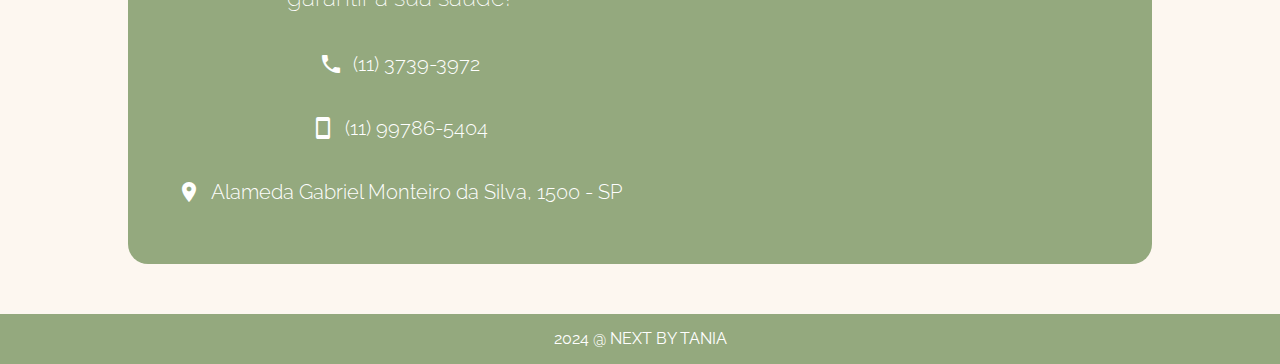
==== commit a5061e88: "V3 mudancas funcionais" ====
--- a/index.html
+++ b/index.html
@@ -6,7 +6,7 @@
   <meta name="viewport" content="width=device-width, initial-scale=1.0">
   <title>Clinica da Doutora Tânia</title>
   <link rel="stylesheet" href="styles/index.css">
-  <script src="script.js"></script>
+  <script src="js/script.js"></script>
   <link href="https://fonts.googleapis.com/icon?family=Material+Icons" rel="stylesheet">
   <link rel="preconnect" href="https://fonts.googleapis.com">
   <link rel="preconnect" href="https://fonts.gstatic.com" crossorigin>
@@ -96,16 +96,19 @@
         <div class="tratamento-container">
           <img src="images/doctor.png" width="100%" height="80%" style="border-radius: 60%;">
           <h2 style="color: white; font-weight: 500; padding: 10px;">DRA. TANIA</h2>
+          <h3 style="color: white; font-weight: 500; padding: 5px;">CRM 118885 - RQE 53459</h3>
           <p style="color: white; font-weight: 500; padding: 10px; padding-bottom: 25px;">MÉDICA DERMATOLOGISTA ESPECIALIZADA EM PROCEDIMENTOS FACIAIS</p>
         </div>
         <div class="tratamento-container">
           <img src="images/doctor2.jpeg" width="100%" height="80%" style="border-radius: 60%;">
           <h2 style="color: white; font-weight: 500; padding: 10px;">DR. MARCOS ZANIN</h2>
+          <h3 style="color: white; font-weight: 500; padding: 5px;">CRM 118885 - RQE 53459</h3>
           <p style="color: white; font-weight: 500; padding: 10px; padding-bottom: 25px;">MÉDICO DERMATOLOGISTA ESPECIALIZADA EM PROCEDIMENTOS CAPILARES</p>
         </div>
         <div class="tratamento-container">
           <img src="images/doctor3.jpeg" width="100%" height="80%" style="border-radius: 60%;">
           <h2 style="color: white; font-weight: 500; padding: 10px;">DRA. PAULA MELO</h2>
+          <h3 style="color: white; font-weight: 500; padding: 5px;">CRM 118885 - RQE 53459</h3>
           <p style="color: white; font-weight: 500; padding: 10px; padding-bottom: 25px;">MÉDICA DERMATOLOGISTA ESPECIALIZADA EM PROCEDIMENTOS CORPORAIS</p>
         </div>
       </div>
@@ -160,7 +163,7 @@
           </div>
           <div style="margin: 30px; display: flex; justify-content: space-between;">
             <div style="width: 20%;">
-              <img src="images/aplicação-botox.jpg" width="100%" style="aspect-ratio: 1; border-radius: 10px;">
+              <img src="images/aplicacao-botox.jpg" width="100%" style="aspect-ratio: 1; border-radius: 10px;">
               <h2 style="color: black; font-weight: 500; padding: 10px;">BOTOX E PREENCHIMENTO</h2>
             </div>
             <div style="width: 20%;">
@@ -176,6 +179,7 @@
               <h2 style="color: black; font-weight: 500; padding: 10px;">MICROAGULHAMENTO </h2>
             </div>
           </div>  
+          <a href="login.html" class="button">Agende aqui</a>
         </div>
       </div>
     </div>
@@ -259,7 +263,7 @@
       </div>
     </div>
   </div>
-  
+
   <div class="navbarbaixo">
     <p style="color: white;">2024 @ NEXT BY TANIA</p>
   </div>
--- a/styles/index.css
+++ b/styles/index.css
@@ -241,7 +241,7 @@
   .modal-content {
     background-color: #fefefe;
     margin: 15% auto; 
-    padding: 20px;
+    padding: 50px;
     border: 1px solid #888;
     width: 80%; 
   }
@@ -258,4 +258,12 @@
     color: black;
     text-decoration: none;
     cursor: pointer;
-  } +  } 
+
+.basedosite{
+    width: 100%;
+    height: 100px;
+    background-color:#B6C398; 
+    justify-content: center; 
+    align-items: center;
+}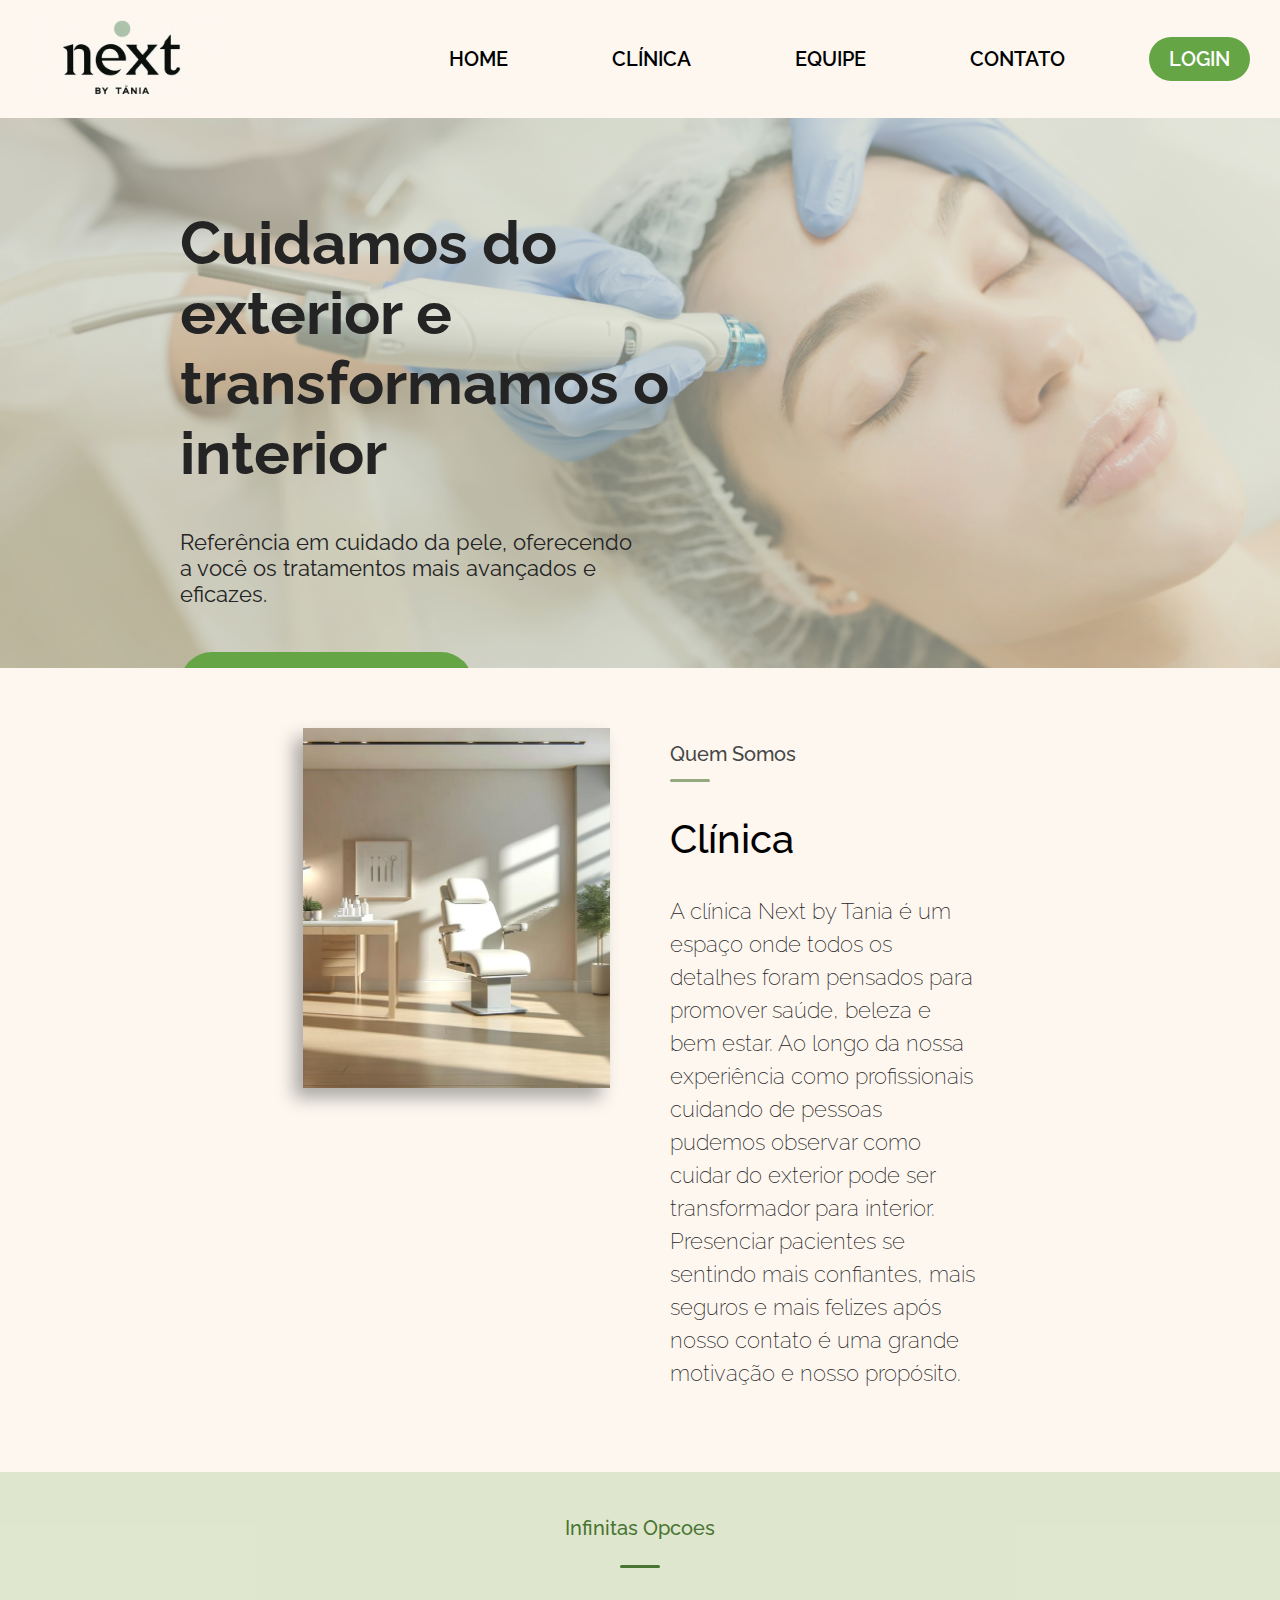
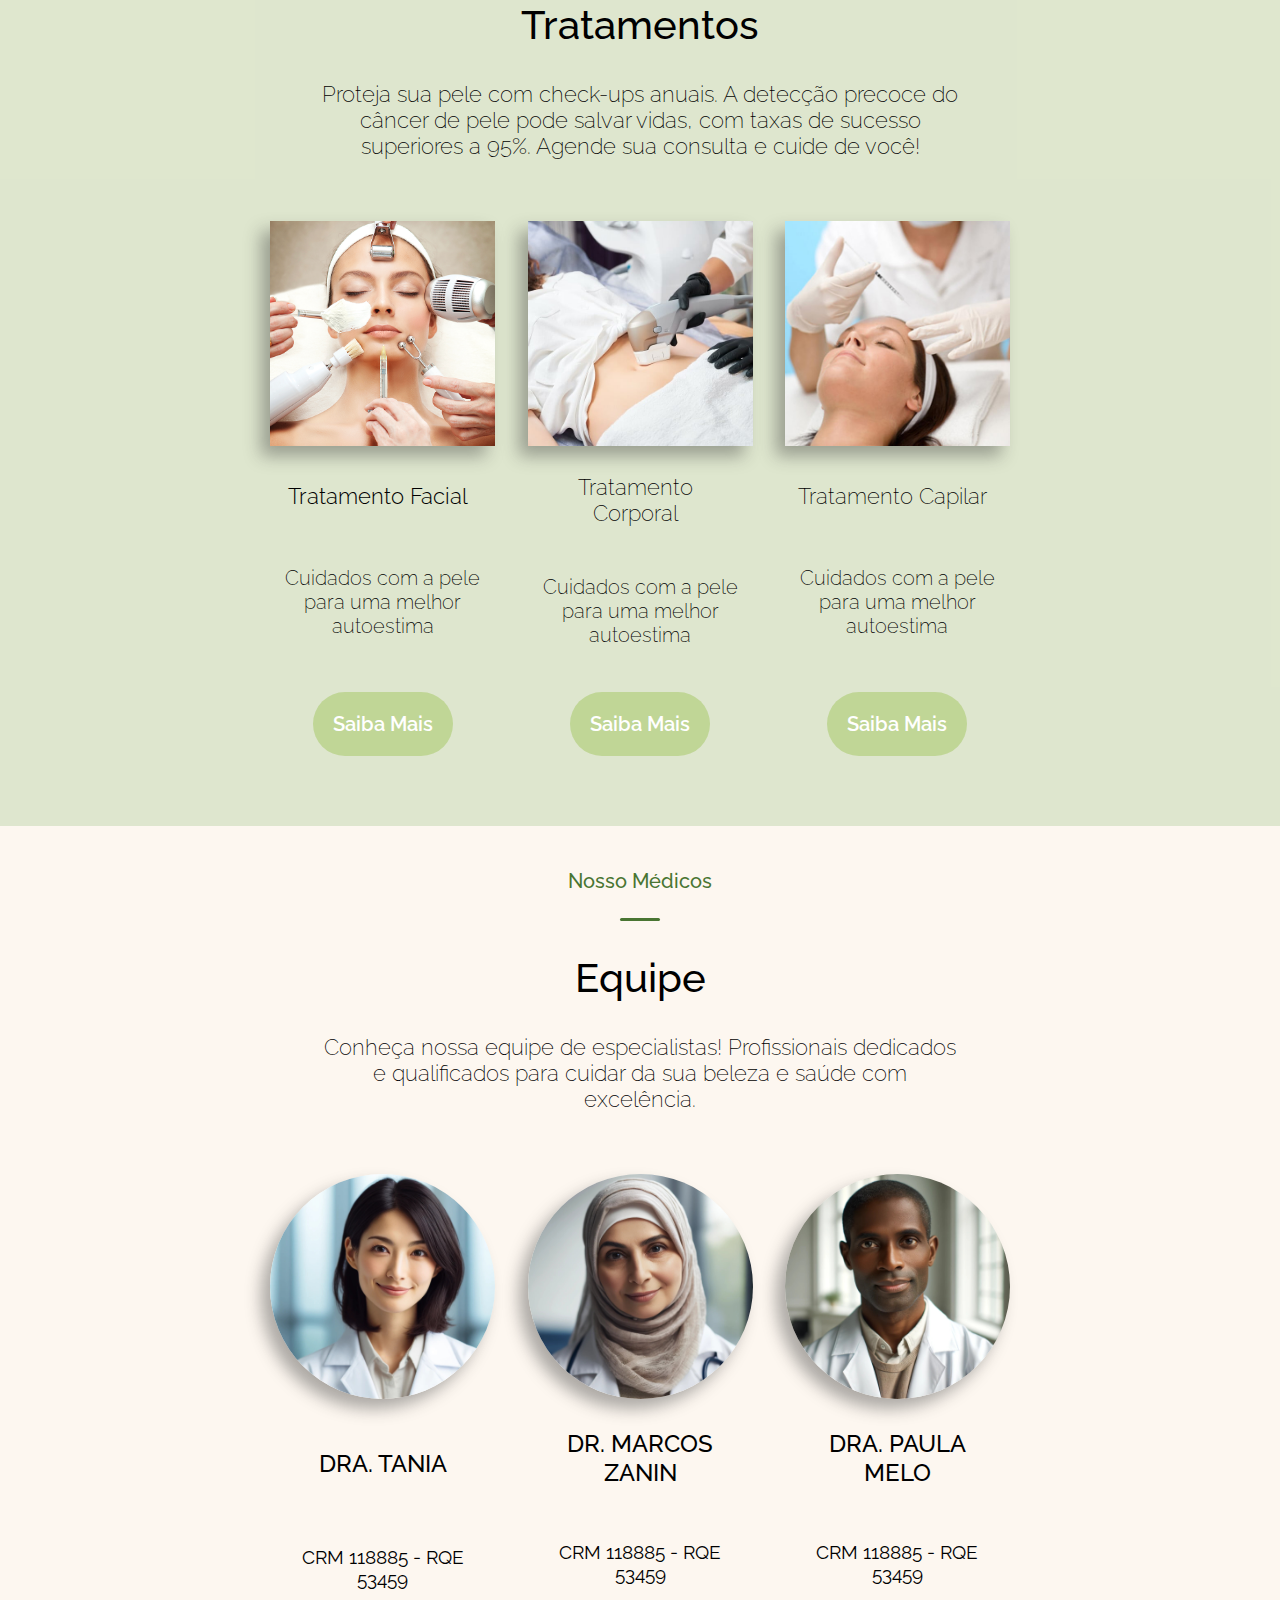
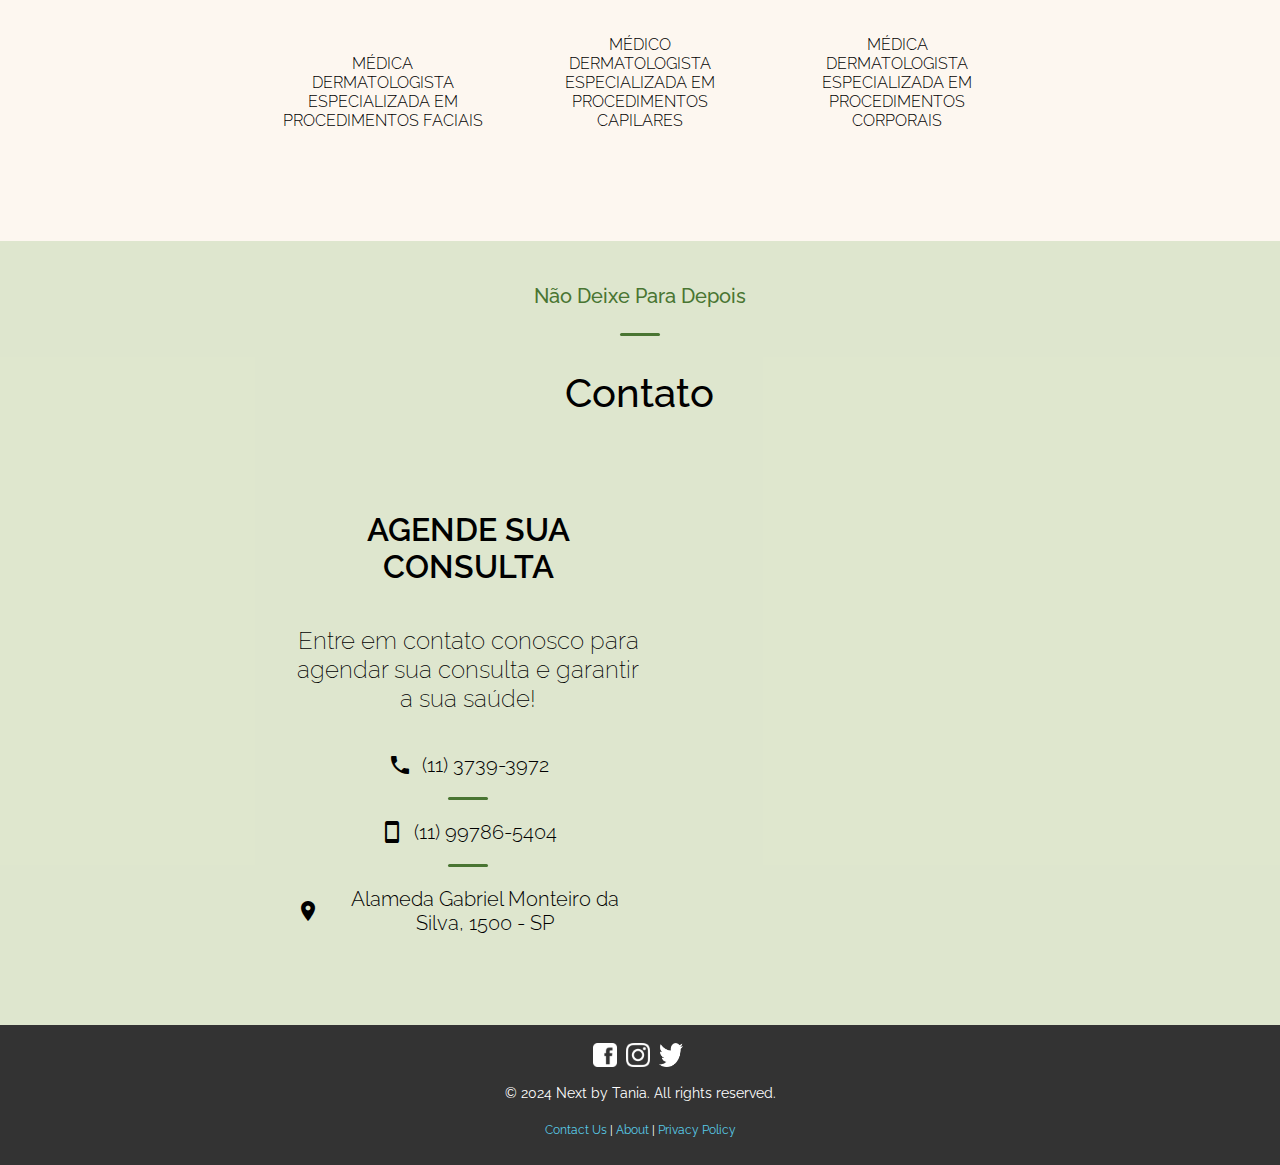
==== commit 640c2c81: "Versao revisada com mudanca de tema, funcionalidade de data e mais" ====
--- a/index.html
+++ b/index.html
@@ -5,6 +5,7 @@
   <meta charset="UTF-8">
   <meta name="viewport" content="width=device-width, initial-scale=1.0">
   <title>Clinica da Doutora Tânia</title>
+  <link rel="stylesheet" href="styles/global.css">
   <link rel="stylesheet" href="styles/index.css">
   <script src="js/script.js"></script>
   <link href="https://fonts.googleapis.com/icon?family=Material+Icons" rel="stylesheet">
@@ -22,9 +23,10 @@
       <li><a href="#equipe-div">EQUIPE</a></li>
       <li><a href="#contact-div">CONTATO</a></li>
       <li><a href="login.html" style="
-        border-radius: 20px; 
-        background-color: #788867;
+        border-radius: 45px; 
+        background-color: rgb(102, 165, 69);
         padding: 10px 20px;
+        color: white;
       ">LOGIN</a></li>
     </ul>
   </div>
@@ -32,112 +34,129 @@
   <div class="hero">
     <div class="hero-info">
       <h1 style="font-size: 60px;">Cuidamos do exterior e transformamos o interior</h1>
-      <p style="font-size: 22px; font-weight: 400;">Bem vindos a Clínica da Doutora Tânia!</p>
-      <p style="font-size: 22px; font-weight: 400; width: 90%;"> Somos referência em cuidado da pele, nossa equipe é composta por experientes dermatologistas que zelam por proporcionar um atendimento personalizado e oferecendo a você os tratamentos mais avançados e eficazes.</p>
+      <p style="font-size: 22px; font-weight: 400; width: 90%;">Referência em cuidado da pele, oferecendo a você os tratamentos mais avançados e eficazes.</p>
       <br><br>
-      <div style="width: 90%; display: flex; justify-content: center;">
-        <a href="#treatment" class="button">TRATAMENTO <i style="padding-left: 10px;" class="material-icons">touch_app</i></a>
-      </div>
-    </div>
-    <div class="doctor-intro">
-      <img src="images/doctor.png" alt="Doutora Tânia">
+      <div>
+        <a href="#treatment" class="hero-button">TRATAMENTO <i style="padding-left: 10px;" class="material-icons">touch_app</i></a>
+      </div>
     </div>
   </div>
 
   <div id="clinica" class="container-clinic">
     <div class="content-clinic">
-      <h1 style="font-weight: 500;">CLÍNICA</h1>
-      <div class="icone"></div>
-      <div style="border-radius: 20px; background-color: #B6C398; padding: 30px; box-sizing: border-box;">
-        <p style="color: white; font-size: 22px; font-weight: 400;">
+      <div style="width: 40%; padding: 30px;">
+        <img src="images/office-chair2.jpeg" >
+      </div>
+      <div style="width: 40%; padding: 30px;">
+        <h1 style="font-size: 20px; font-weight: 500; color: rgb(70, 70, 70);">Quem Somos</h1>
+        <div class="icone" style="align-self: flex-start;"></div>
+        <h2 style="font-size: 40px; font-weight: 500;">Clínica</h2>
+        <p style="color: rgb(36, 36, 36); font-size: 22px; font-weight: 200; line-height: 150%;">
           A clínica Next by Tania é um espaço onde todos os detalhes foram pensados para promover saúde, 
           beleza e bem estar. Ao longo da nossa experiência como profissionais cuidando de pessoas pudemos 
           observar como cuidar do exterior pode ser transformador para interior. Presenciar pacientes se 
           sentindo mais confiantes, mais seguros e mais felizes após nosso contato é uma grande motivação e nosso propósito.
         </p>
       </div>
-      <div style="margin: 30px; display: flex; justify-content: space-between;">
-        <img src="images/hero-background.png" width="30%" style="aspect-ratio: 1; border-radius: 10px;">
-        <img src="images/office-chair.jpeg" width="30%" style="aspect-ratio: 1; object-fit: cover; border-radius: 10px;">
-        <img src="images/office-chair2.jpeg" width="30%" style="aspect-ratio: 1; object-fit: cover; border-radius: 10px;">
-      </div>
-    </div>
-  </div>
-
-  <div id="treatment" class="container-clinic" style="background-color: #B6C398;">
+    </div>
+  </div>
+
+  <div id="treatment" class="container-clinic" style="background-color:rgba(102, 165, 69, 0.2)">
     <div class="content-clinic">
-      <h1 style="font-weight: 500;">TRATAMENTOS</h1>
-      <div class="icone"></div>
-      <div style="margin: 30px; display: flex; justify-content: space-between;">
-        <div class="tratamento-container">
-          <img src="images/woman-skin.png" width="100%" height="70%" style="border-radius: 80px;">
-          <h2 style="color: white; font-weight: 500; padding: 10px; padding-bottom: 25px;">Tratamento Facial</h2>
-          <a id="btn-facial-modal" class="button-tratamento">Saiba Mais</a>
-        </div>
-        <div class="tratamento-container">
-          <img src="images/dermato.jpg" width="100%" height="70%" style="border-radius: 80px;">
-          <h2 style="color: white; font-weight: 500; padding: 10px; padding-bottom: 25px;">Tratamento Corporal</h2>
-          <a id="btn-body-modal" class="button-tratamento">Saiba Mais</a>
-        </div>
-        <div class="tratamento-container">
-          <img src="images/capilar.jpg" width="100%" height="70%" style="border-radius: 80px;">
-          <h2 style="color: white; font-weight: 500; padding: 10px; padding-bottom: 25px;">Tratamento Capilar</h2>
-          <a id="btn-hair-modal" class="button-tratamento">Saiba Mais</a>
-        </div>
-      </div>
-    </div>
-  </div>
-
-  <div id="equipe-div" class="container-clinic">
-    <div  class="content-clinic">
-      <h1 style="font-weight: 500;">EQUIPE</h1>
-      <div class="icone"></div>
-      <div style="margin: 30px; display: flex; justify-content: space-between;">
-        <div class="tratamento-container">
-          <img src="images/doctor.png" width="100%" height="80%" style="border-radius: 60%;">
-          <h2 style="color: white; font-weight: 500; padding: 10px;">DRA. TANIA</h2>
-          <h3 style="color: white; font-weight: 500; padding: 5px;">CRM 118885 - RQE 53459</h3>
-          <p style="color: white; font-weight: 500; padding: 10px; padding-bottom: 25px;">MÉDICA DERMATOLOGISTA ESPECIALIZADA EM PROCEDIMENTOS FACIAIS</p>
-        </div>
-        <div class="tratamento-container">
-          <img src="images/doctor2.jpeg" width="100%" height="80%" style="border-radius: 60%;">
-          <h2 style="color: white; font-weight: 500; padding: 10px;">DR. MARCOS ZANIN</h2>
-          <h3 style="color: white; font-weight: 500; padding: 5px;">CRM 118885 - RQE 53459</h3>
-          <p style="color: white; font-weight: 500; padding: 10px; padding-bottom: 25px;">MÉDICO DERMATOLOGISTA ESPECIALIZADA EM PROCEDIMENTOS CAPILARES</p>
-        </div>
-        <div class="tratamento-container">
-          <img src="images/doctor3.jpeg" width="100%" height="80%" style="border-radius: 60%;">
-          <h2 style="color: white; font-weight: 500; padding: 10px;">DRA. PAULA MELO</h2>
-          <h3 style="color: white; font-weight: 500; padding: 5px;">CRM 118885 - RQE 53459</h3>
-          <p style="color: white; font-weight: 500; padding: 10px; padding-bottom: 25px;">MÉDICA DERMATOLOGISTA ESPECIALIZADA EM PROCEDIMENTOS CORPORAIS</p>
-        </div>
-      </div>
-    </div>
-  </div>
-
-  <div id="contact-div" class="contact-clinic">
-    <div class="content-clinic" >
-      <h1 style="font-weight: 500;">CONTATO</h1>
-      <div class="icone"></div>
-      <div style="margin-bottom: 50px; border-radius: 20px; background-color: #94A97E; padding: 30px; box-sizing: border-box; display: flex; flex-direction: row;">
-        <div class="contato-container"> 
-          <h1 style="font-weight: 600">AGENDE SUA CONSULTA</h1>
-          <h2 style="font-weight: 200; width: 70%; align-self: center;">Entre em contato conosco para agendar sua consulta e garantir a sua saúde!</h2>
-          <div class="contact-info">
-            <i style="padding-right: 10px;" class="material-icons">call</i>
-            <h3 style="font-weight: 300; font-size: 20px;">(11) 3739-3972</h3>
-          </div>
-          <div class="contact-info">
-            <i style="padding-right: 10px;" class="material-icons">smartphone</i>
-            <h3 style="font-weight: 300; font-size: 20px;">(11) 99786-5404</h3>
-          </div>
-          <div class="contact-info">
-            <i style="padding-right: 10px;" class="material-icons">location_on</i>
-            <h3 style="font-weight: 300; font-size: 20px;">Alameda Gabriel Monteiro da Silva, 1500 - SP</h3>
-          </div>
-        </div>
-        <div class="mapacont">
-          <iframe src="https://www.google.com/maps/embed?pb=!1m18!1m12!1m3!1d3656.8899099800356!2d-46.68460242301584!3d-23.572397078792374!2m3!1f0!2f0!3f0!3m2!1i1024!2i768!4f13.1!3m3!1m2!1s0x94ce5770445835c5%3A0xbdb1b4c54cb9d477!2sAlameda%20Gabriel%20Monteiro%20da%20Silva%2C%201500%20-%20Jardim%20America%2C%20S%C3%A3o%20Paulo%20-%20SP%2C%2001442-002!5e0!3m2!1sen!2sbr!4v1714249021336!5m2!1sen!2sbr" width="100%" height="100%" style="border:0;" allowfullscreen="" loading="lazy" referrerpolicy="no-referrer-when-downgrade"></iframe>
+      <div style="display: flex; flex-direction: column;">
+        <div style="align-self: center; text-align: center; width: 80%;">
+          <h1 style="font-size: 20px; font-weight: 500; color: rgb(73, 117, 50); margin-bottom: 25px;">Infinitas Opcoes</h1>
+          <div class="icone" style="margin: auto; background-color: rgb(73, 117, 50);"></div>
+          <h2 style="font-size: 40px; font-weight: 500;">Tratamentos</h2>
+          <p style="font-size: 22px; font-weight: 200;">Proteja sua pele com check-ups anuais. A detecção precoce do câncer de pele pode salvar vidas, com taxas de sucesso superiores a 95%. Agende sua consulta e cuide de você!</p>
+        </div>
+        <div style="margin: 30px; display: flex; justify-content: space-between;">
+          <div class="tratamento-container">
+            <img src="images/woman-skin.png">
+            <h2 style="font-size: 22px; color: black; font-weight: 300; padding: 10px 10px 10px 0px;">Tratamento Facial</h2>
+            <h3 style="font-size: 20px; color: black; font-weight: 200; padding-bottom: 25px;">Cuidados com a pele para uma melhor autoestima</h3>
+            <a id="btn-facial-modal" class="button-tratamento">Saiba Mais</a>
+          </div>
+          <div class="tratamento-container">
+            <img src="images/dermato.jpg">
+            <h2 style="font-size: 22px; color: black; font-weight: 200; padding: 10px 10px 10px 0px;">Tratamento Corporal</h2>
+            <h3 style="font-size: 20px; color: black; font-weight: 200; padding-bottom: 25px;">Cuidados com a pele para uma melhor autoestima</h3>
+            <a id="btn-body-modal" class="button-tratamento">Saiba Mais</a>
+          </div>
+          <div class="tratamento-container">
+            <img src="images/capilar.jpg">
+            <h2 style="font-size: 22px; color: black; font-weight: 200; padding: 10px 10px 10px 0px;">Tratamento Capilar</h2>
+            <h3 style="font-size: 20px; color: black; font-weight: 200; padding-bottom: 25px;">Cuidados com a pele para uma melhor autoestima</h3>
+            <a id="btn-hair-modal" class="button-tratamento">Saiba Mais</a>
+          </div>
+        </div>
+      </div>
+    </div>
+  </div>
+
+  <div id="treatment" class="container-clinic">
+    <div class="content-clinic">
+      <div style="display: flex; flex-direction: column;">
+        <div style="align-self: center; text-align: center; width: 80%;">
+          <h1 style="font-size: 20px; font-weight: 500; color: rgb(73, 117, 50); margin-bottom: 25px;">Nosso Médicos</h1>
+          <div class="icone" style="margin: auto; background-color: rgb(73, 117, 50);"></div>
+          <h2 style="font-size: 40px; font-weight: 500;">Equipe</h2>
+          <p style="font-size: 22px; font-weight: 200;">Conheça nossa equipe de especialistas! Profissionais dedicados e qualificados para cuidar da sua beleza e saúde com excelência.</p>
+        </div>
+        <div style="margin: 30px; display: flex; justify-content: space-between;">
+          <div class="tratamento-container">
+            <img src="images/doctor1.jpg" style="border-radius: 80%;">
+            <h2 style="color: black; font-weight: 500;">DRA. TANIA</h2>
+            <h3 style="color: black; font-weight: 400;">CRM 118885 - RQE 53459</h3>
+            <p style="color: black; font-weight: 300; padding-bottom: 25px;">MÉDICA DERMATOLOGISTA ESPECIALIZADA EM PROCEDIMENTOS FACIAIS</p>
+          </div>
+          <div class="tratamento-container">
+            <img src="images/doctor2.jpg" style="border-radius: 80%;">
+            <h2 style="color: black; font-weight: 500; padding: 10px;">DR. MARCOS ZANIN</h2>
+            <h3 style="color: black; font-weight: 400; padding: 5px;">CRM 118885 - RQE 53459</h3>
+            <p style="color: black; font-weight: 300; padding: 10px; padding-bottom: 25px;">MÉDICO DERMATOLOGISTA ESPECIALIZADA EM PROCEDIMENTOS CAPILARES</p>
+          </div>
+          <div class="tratamento-container">
+            <img src="images/doctor3.jpg" style="border-radius: 60%;">
+            <h2 style="color: black; font-weight: 500; padding: 10px;">DRA. PAULA MELO</h2>
+            <h3 style="color: black; font-weight: 400; padding: 5px;">CRM 118885 - RQE 53459</h3>
+            <p style="color: black; font-weight: 300; padding: 10px; padding-bottom: 25px;">MÉDICA DERMATOLOGISTA ESPECIALIZADA EM PROCEDIMENTOS CORPORAIS</p>
+          </div>
+        </div>
+        </div>
+    </div>
+  </div>
+
+  <div id="contact-div" class="container-clinic" style="background-color:rgba(102, 165, 69, 0.2)">
+    <div class="content-clinic">
+      <div style="display: flex; flex-direction: column;">
+        <div style="align-self: center; text-align: center; width: 80%;">
+          <h1 style="font-size: 20px; font-weight: 500; color: rgb(73, 117, 50); margin-bottom: 25px;">Não Deixe Para Depois</h1>
+          <div class="icone" style="margin: auto; background-color: rgb(73, 117, 50);"></div>
+          <h2 style="font-size: 40px; font-weight: 500;">Contato</h2>
+        </div>
+        <div style="padding: 30px; display: flex; flex-direction: row;">
+          <div class="contato-container"> 
+            <h1 style="font-weight: 600; color: black;">AGENDE SUA CONSULTA</h1>
+            <h2 style="font-weight: 200; width: 100%; color: black;">Entre em contato conosco para agendar sua consulta e garantir a sua saúde!</h2>
+            <div class="contact-info">
+              <i style="padding-right: 10px; color: black;" class="material-icons">call</i>
+              <h3 style="font-weight: 300; font-size: 20px; color: black;">(11) 3739-3972</h3>
+            </div>
+            <div class="icone" style="margin: auto; background-color: rgb(73, 117, 50);"></div>
+            <div class="contact-info">
+              <i style="padding-right: 10px; color: black;" class="material-icons">smartphone</i>
+              <h3 style="font-weight: 300; font-size: 20px; color: black;">(11) 99786-5404</h3>
+            </div>
+            <div class="icone" style="margin: auto; background-color: rgb(73, 117, 50);"></div>
+            <div class="contact-info">
+              <i style="padding-right: 10px; color: black;" class="material-icons">location_on</i>
+              <h3 style="font-weight: 300; font-size: 20px; color: black;">Alameda Gabriel Monteiro da Silva, 1500 - SP</h3>
+            </div>
+          </div>
+          <div class="mapacont">
+            <iframe src="https://www.google.com/maps/embed?pb=!1m18!1m12!1m3!1d3656.8899099800356!2d-46.68460242301584!3d-23.572397078792374!2m3!1f0!2f0!3f0!3m2!1i1024!2i768!4f13.1!3m3!1m2!1s0x94ce5770445835c5%3A0xbdb1b4c54cb9d477!2sAlameda%20Gabriel%20Monteiro%20da%20Silva%2C%201500%20-%20Jardim%20America%2C%20S%C3%A3o%20Paulo%20-%20SP%2C%2001442-002!5e0!3m2!1sen!2sbr!4v1714249021336!5m2!1sen!2sbr" width="100%" height="100%" style="border:0;" allowfullscreen="" loading="lazy" referrerpolicy="no-referrer-when-downgrade"></iframe>
+          </div>
         </div>
       </div>
     </div>
@@ -146,12 +165,11 @@
   <div id="facial-modal" class="modal">
     <div class="modal-content">
       <span class="close closeFacial">&times;</span>
-      <div id="clinica" class="container-clinic">
-        <div class="content-clinic">
+      <div id="clinica" class="container-clinic-modal">
+        <div class="content-clinic-modal">
           <h1 style="font-weight: 500;">TRATAMENTO FACIAL</h1>
-          <div class="icone"></div>
-          <div style="border-radius: 20px; background-color: #B6C398; padding: 30px; box-sizing: border-box;">
-            <p style="color: white; font-size: 22px; font-weight: 400;">
+          <div style="border-radius: 20px; background-color: rgba(102, 165, 69, 0.2); padding: 30px; box-sizing: border-box;">
+            <p style="color: black; font-size: 22px; font-weight: 300;">
               Em nossa clínica dermatológica, cada tratamento facial é uma jornada única, personalizada para atender às necessidades
               individuais da sua pele. Com uma combinação de tecnologia avançada, técnicas inovadoras e um profundo entendimento das
               complexidades dermatológicas, oferecemos um espectro completo de serviços para revitalizar, rejuvenescer e restaurar
@@ -188,12 +206,11 @@
   <div id="body-modal" class="modal">
     <div class="modal-content">
       <span class="close closeBody">&times;</span>
-      <div id="clinica" class="container-clinic">
-        <div class="content-clinic">
+      <div id="clinica" class="container-clinic-modal">
+        <div class="content-clinic-modal">
           <h1 style="font-weight: 500;">TRATAMENTO CORPORAL</h1>
-          <div class="icone"></div>
-          <div style="border-radius: 20px; background-color: #B6C398; padding: 30px; box-sizing: border-box;">
-            <p style="color: white; font-size: 22px; font-weight: 400;">
+          <div style="border-radius: 20px; background-color: rgba(102, 165, 69, 0.2); padding: 30px; box-sizing: border-box;">
+            <p style="color: black; font-size: 22px; font-weight: 300;">
               Em nossa clínica especializada, cada procedimento corporal é uma experiência singular, personalizada para atender às 
               necessidades específicas do seu corpo. Utilizando uma combinação de tecnologia de ponta, técnicas avançadas e um 
               profundo conhecimento das dinâmicas corporais, oferecemos uma ampla gama de serviços para esculpir, tonificar e 
@@ -221,7 +238,8 @@
               <img src="images/radio.jpg" width="100%" style="aspect-ratio: 1; object-fit: cover; border-radius: 10px;">
               <h2 style="color: black; font-weight: 500; padding: 10px;">RADIOFREQUENCIA </h2>
             </div>
-          </div>  
+          </div> 
+          <a href="login.html" class="button">Agende aqui</a> 
         </div>
       </div>
     </div>
@@ -230,12 +248,11 @@
   <div id="hair-modal" class="modal">
     <div class="modal-content">
       <span class="close closeHair">&times;</span>
-      <div id="clinica" class="container-clinic">
-        <div class="content-clinic">
+      <div id="clinica" class="container-clinic-modal">
+        <div class="content-clinic-modal">
           <h1 style="font-weight: 500;">TRATAMENTO CAPILAR</h1>
-          <div class="icone"></div>
-          <div style="border-radius: 20px; background-color: #B6C398; padding: 30px; box-sizing: border-box;">
-            <p style="color: white; font-size: 22px; font-weight: 400;">
+          <div style="border-radius: 20px; background-color: rgba(102, 165, 69, 0.2); padding: 30px; box-sizing: border-box;">
+            <p style="color: black; font-size: 22px; font-weight: 300;">
               Em nossa clínica de excelência, cada tratamento capilar é uma jornada exclusiva, desenhada para atender às 
               necessidades únicas do seu cabelo. Combinando tecnologia de última geração, técnicas refinadas e um entendimento 
               profundo da saúde capilar, oferecemos uma variedade de serviços para revitalizar, fortalecer e restaurar a vitalidade
@@ -259,14 +276,26 @@
               <h2 style="color: black; font-weight: 500; padding: 10px;">TERAPIA CAPILAR</h2>
             </div>
           </div>  
+          <a href="login.html" class="button">Agende aqui</a>
         </div>
       </div>
     </div>
   </div>
 
   <div class="navbarbaixo">
-    <p style="color: white;">2024 @ NEXT BY TANIA</p>
-  </div>
+    <div>
+      <a href="https://www.facebook.com/nextbytania" target="_blank"><img src="images/facebook_icon.png" alt="Facebook" style="width: 24px; height: 24px; margin-right: 5px;"></a>
+      <a href="https://www.instagram.com/nextbytania" target="_blank"><img src="images/Instagram_icon.png.webp" alt="Instagram" style="width: 24px; height: 24px; margin-right: 5px;"></a>
+      <a href="https://www.twitter.com/nextbytania" target="_blank"><img src="images/twitter_icon.png" alt="Twitter" style="width: 24px; height: 24px; margin-right: 5px;"></a>
+    </div>
+    <p style="color: white; font-size: 14px; margin-bottom: 10px;">&copy; 2024 Next by Tania. All rights reserved.</p>
+    <p style="color: white; font-size: 12px; margin-bottom: 10px;">
+      <a href="mailto:contact@nextbytania.com" style="color: #59cbe8; text-decoration: none;">Contact Us</a> | 
+      <a href="/about" style="color: #59cbe8; text-decoration: none;">About</a> | 
+      <a href="/privacy" style="color: #59cbe8; text-decoration: none;">Privacy Policy</a>
+    </p>
+  </div>
+
 
 </body>
 </html>
--- a/styles/global.css
+++ b/styles/global.css
@@ -0,0 +1,56 @@
+body {
+    font-family: "Raleway", sans-serif;
+    font-optical-sizing: auto;
+    font-style: normal;
+    margin: 0;
+    background-color: #FDF7F0; 
+}
+
+html {
+    scroll-behavior: smooth;
+}
+
+.navbar {
+    top: 0;
+    display: flex;  
+    position: sticky;
+    background-color: #FDF7F0; 
+    justify-content: space-between;
+    z-index: 2;
+}
+
+.navbar ul {
+    list-style-type: none; 
+    align-content: center;
+}
+
+.navbar ul li {
+    display: inline;
+    justify-content: space-between; 
+}
+
+.navbar ul li a {
+    margin: 30px;
+    text-decoration: none; 
+    color: black; 
+    font-weight: 600;
+    font-size: 20px;
+    padding: 10px 20px;
+}
+
+.navbar ul li a:hover {
+    border-radius: 45px;
+    color: white; 
+    background-color: rgb(102, 165, 69);
+}
+
+.navbarbaixo{
+    height: 100px;
+    background-color: #333; 
+    display: flex;
+    flex-direction: column;
+    justify-content: center; 
+    align-items: center;
+    padding: 20px; 
+    text-align: center;
+}--- a/styles/index.css
+++ b/styles/index.css
@@ -1,58 +1,12 @@
-body {
-    font-family: "Raleway", sans-serif;
-    font-optical-sizing: auto;
-    font-style: normal;
-    margin: 0;
-    background-color: #FDF7F0; 
-}
-
-html {
-    scroll-behavior: smooth;
-}
-
-.navbar {
-    top: 0;
-    display: flex;  
-    position: sticky;
-    background-color: #FDF7F0; 
-    justify-content: space-between;
-    z-index: 2;
-}
-
-.navbar ul {
-    list-style-type: none; 
-    align-content: center;
-}
-
-.navbar ul li {
-    display: inline;
-    justify-content: space-between; 
-}
-
-.navbar ul li a {
-    margin: 30px;
-    text-decoration: none; 
-    color: black; 
-    font-weight: 600;
-    font-size: 20px;
-    padding: 10px 20px;
-}
-
-.navbar ul li a:hover {
-    border-radius: 20px; 
-    color: white; 
-    background-color: #788867;
-}
-
 .hero {
     display: flex;
     position: relative;
+    height: 50vh;
     width: 100%;  
     background: no-repeat center center;
     background-size: cover;
     overflow: hidden;
-    background-color: #B6C297;
-    opacity: 0.9;
+    background-color: rgba(103, 148, 78, 0.1);
     padding-top: 50px;
     padding-bottom: 50px;
 }
@@ -64,9 +18,9 @@
     right: 0;
     bottom: 0;
     left: 0;
-    background: url("../images/hero-background.png") no-repeat center center;
+    background: url("../images/hero.jpg") no-repeat center center;
     background-size: cover;
-    opacity: 0.1;
+    opacity: 0.5;
     pointer-events: none;
     z-index: -1;
 }
@@ -85,9 +39,10 @@
 }
 
 .hero-info {
-    color: white; 
-    padding-left: 100px;
-    width: 70%;
+    align-content: center;
+    color: rgb(36, 36, 36); 
+    padding-left: 20vh;
+    width: 40%;
 }
 
 .doctor-intro {
@@ -102,12 +57,27 @@
     border-radius: 50%; 
 }
 
+.hero-button {
+    padding: 20px 60px; 
+    border-radius: 45px;
+    font-size: 20px;
+    font-weight: 600;
+    background-color: rgb(102, 165, 69);
+    color: white; 
+    text-decoration: none; 
+    transition-duration: 0.4s;
+}
+
+.hero-button:hover {
+    background-color: #788867; 
+}
+
 .button {
     padding: 30px 120px; 
     border-radius: 10px;
     font-size: 20px;
     font-weight: 600;
-    background-color: #94A97E; 
+    background-color: #C0D696; 
     color: white; 
     text-decoration: none; 
     transition-duration: 0.4s;
@@ -134,41 +104,55 @@
 
 .button:visited {
     color: white;
-    background-color: #94A97E; 
+    background-color: #C0D696; 
 }
 
 .container-clinic {
     scroll-margin-top: 100px;
     display: flex;
     justify-content: center;
-    align-items: center;
+    align-items: stretch;
+    overflow: hidden;
 }
 
 .content-clinic {
-    text-align: center;
-    width: 80%; 
+    display: flex;
+    height: 100%;
+    width: 60%; 
+    justify-content: center;
     color: black;
+    padding: 30px; 
+}
+
+.content-clinic img {
+    width: 100%; 
+    height: 40vh;
+    object-fit: cover;  
+    aspect-ratio: 1;  
+    box-shadow: -9px 10px 16px 0px rgba(52,52,52,0.4);
 }
 
 .icone{
-    border-radius: 20px;
-    width: 120px; 
-    height: 6px;
+    border-radius: 10px;
+    width: 40px; 
+    height: 3px;
     background-color: #94A97E;
-    margin: 10px auto; 
-    margin-bottom: 20px;
 }
 
 .tratamento-container {
-    background-color: #99a381d0;
-    border-radius: 30px;
-    flex: 0 0 auto;
     display: flex;
     flex-direction: column;
     justify-content: space-between;
+    align-items: center;
+    text-align: center;
     padding: 10px; 
     box-sizing: border-box;
     width: 30%;
+}
+
+.tratamento-container img {
+    height: 25vh;
+    width: 25vh;
 }
 
 .sticky {
@@ -189,40 +173,25 @@
     
 }
 .contato-container {
-    border-radius: 30px;
-    flex: 0 0 auto;
     display: flex;
     flex-direction: column;
-    justify-content: space-between;
+    text-align: center;
     padding: 10px; 
-    box-sizing: border-box;
     width: 50%;
     color: white;
 }
 .mapacont{
-    display: flex; 
-    justify-content: center; 
-    padding-right: 100px;
     width: 50%;
-    height: 400px;
+    height: 100%;
 }
 .contato{
     display: flex;
 }
 
-.navbarbaixo{
-    width: 100%;
-    height: 50px;
-    background-color: #94A97E; 
-    display: flex;
-    justify-content: center; 
-    align-items: center;
-}
-
 .contact-info {
     display: flex;
-    justify-content: center; 
-    align-items: center;
+    align-items: center;
+    justify-content: center;
 }
 
  .modal {
@@ -266,4 +235,18 @@
     background-color:#B6C398; 
     justify-content: center; 
     align-items: center;
+}
+
+.container-clinic-modal {
+    scroll-margin-top: 100px;
+    display: flex;
+    justify-content: center;
+    align-items: center;
+    margin-bottom: 10px;
+}
+
+.content-clinic-modal {
+    text-align: center;
+    width: 80%; 
+    color: black;
 }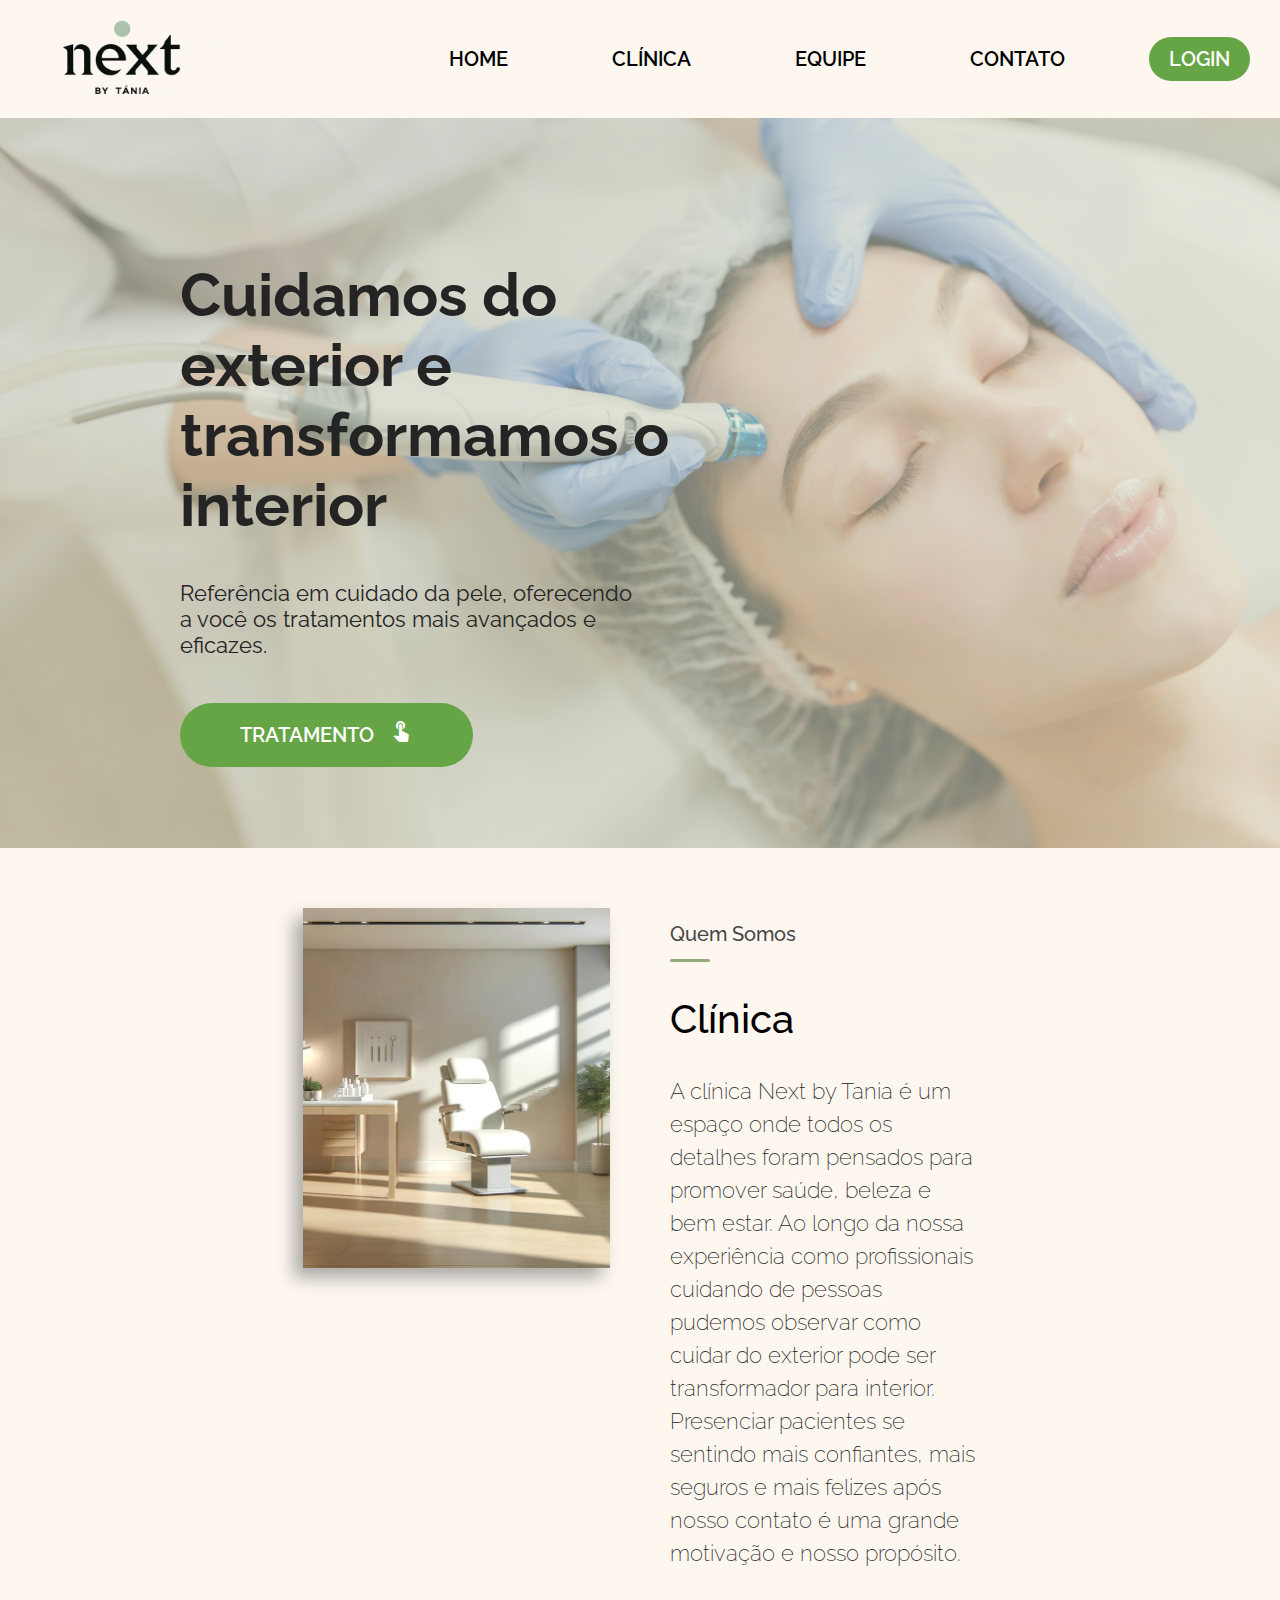
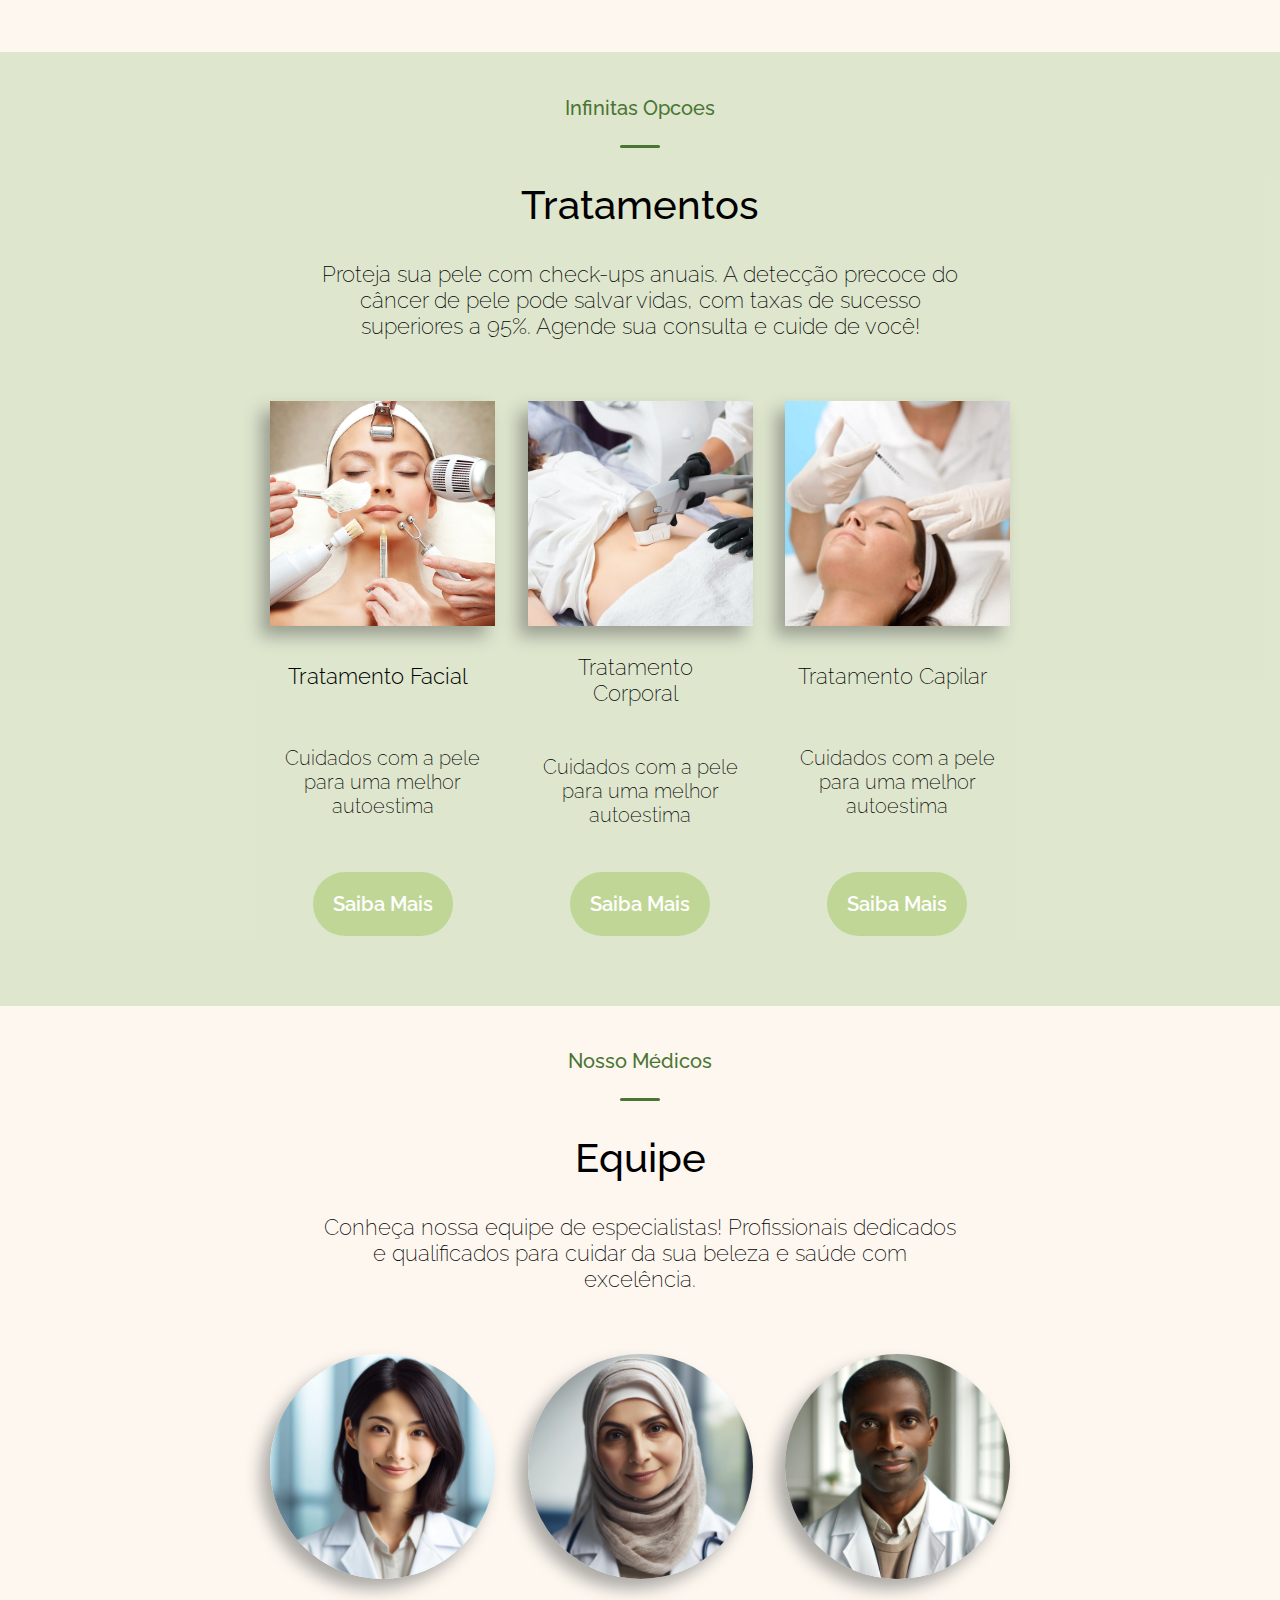
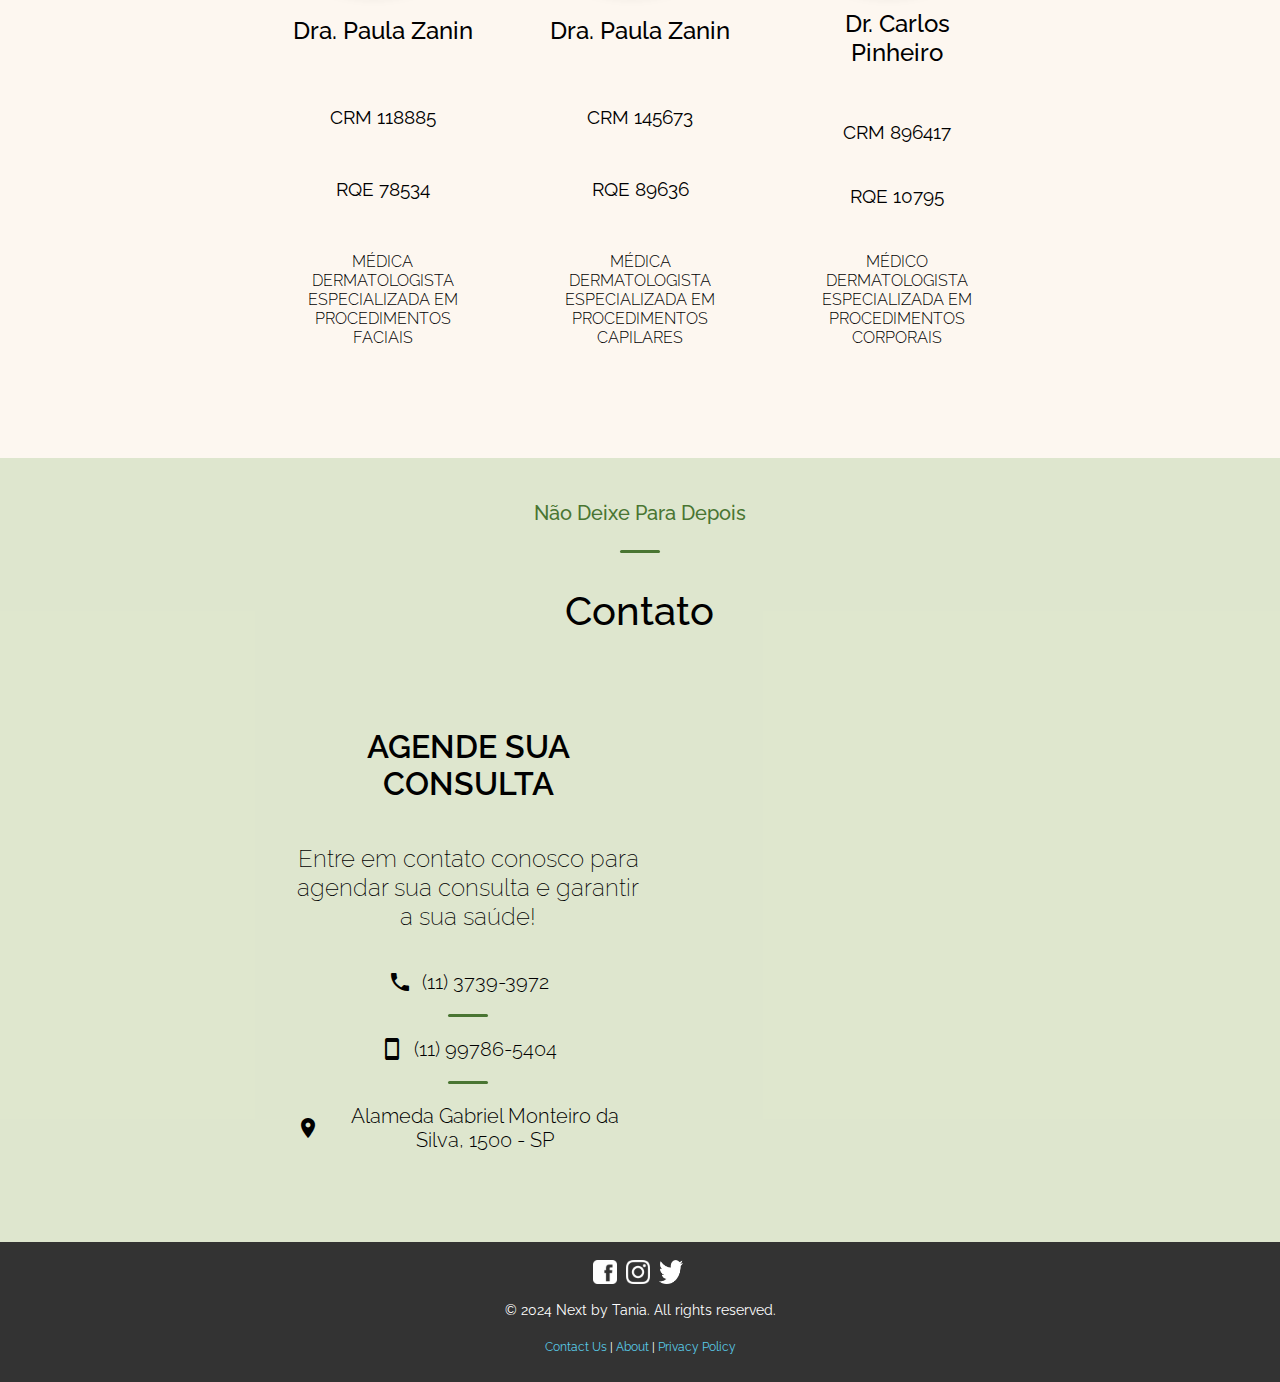
==== commit 99bd93bb: "Finalização de pequenos erros no codigo e funçoes do site" ====
--- a/index.html
+++ b/index.html
@@ -106,21 +106,24 @@
         <div style="margin: 30px; display: flex; justify-content: space-between;">
           <div class="tratamento-container">
             <img src="images/doctor1.jpg" style="border-radius: 80%;">
-            <h2 style="color: black; font-weight: 500;">DRA. TANIA</h2>
-            <h3 style="color: black; font-weight: 400;">CRM 118885 - RQE 53459</h3>
-            <p style="color: black; font-weight: 300; padding-bottom: 25px;">MÉDICA DERMATOLOGISTA ESPECIALIZADA EM PROCEDIMENTOS FACIAIS</p>
+            <h2 style="color: black; font-weight: 500; padding: 10px;">Dra. Paula Zanin</h2>
+            <h3 style="color: black; font-weight: 400; padding: 5px;">CRM 118885</h3>
+            <h3 style="color: black; font-weight: 400; ">RQE 78534</h3>
+            <p style="color: black; font-weight: 300; padding: 10px; padding-bottom: 25px;">MÉDICA DERMATOLOGISTA ESPECIALIZADA EM PROCEDIMENTOS <br> FACIAIS </p>
           </div>
           <div class="tratamento-container">
             <img src="images/doctor2.jpg" style="border-radius: 80%;">
-            <h2 style="color: black; font-weight: 500; padding: 10px;">DR. MARCOS ZANIN</h2>
-            <h3 style="color: black; font-weight: 400; padding: 5px;">CRM 118885 - RQE 53459</h3>
-            <p style="color: black; font-weight: 300; padding: 10px; padding-bottom: 25px;">MÉDICO DERMATOLOGISTA ESPECIALIZADA EM PROCEDIMENTOS CAPILARES</p>
+            <h2 style="color: black; font-weight: 500; padding: 10px;">Dra. Paula Zanin</h2>
+            <h3 style="color: black; font-weight: 400; padding: 5px;">CRM 145673</h3>
+            <h3 style="color: black; font-weight: 400; ">RQE 89636</h3>
+            <p style="color: black; font-weight: 300; padding: 10px; padding-bottom: 25px;">MÉDICA DERMATOLOGISTA ESPECIALIZADA EM PROCEDIMENTOS CAPILARES</p>
           </div>
           <div class="tratamento-container">
             <img src="images/doctor3.jpg" style="border-radius: 60%;">
-            <h2 style="color: black; font-weight: 500; padding: 10px;">DRA. PAULA MELO</h2>
-            <h3 style="color: black; font-weight: 400; padding: 5px;">CRM 118885 - RQE 53459</h3>
-            <p style="color: black; font-weight: 300; padding: 10px; padding-bottom: 25px;">MÉDICA DERMATOLOGISTA ESPECIALIZADA EM PROCEDIMENTOS CORPORAIS</p>
+            <h2 style="color: black; font-weight: 500; padding: 10px;">Dr. Carlos Pinheiro</h2>
+            <h3 style="color: black; font-weight: 400; padding: 5px;">CRM 896417</h3>
+            <h3 style="color: black; font-weight: 400; ">RQE 10795</h3>
+            <p style="color: black; font-weight: 300; padding: 10px; padding-bottom: 25px;">MÉDICO DERMATOLOGISTA ESPECIALIZADA EM PROCEDIMENTOS CORPORAIS</p>
           </div>
         </div>
         </div>
--- a/styles/index.css
+++ b/styles/index.css
@@ -1,7 +1,7 @@
 .hero {
     display: flex;
     position: relative;
-    height: 50vh;
+    height: 70vh;
     width: 100%;  
     background: no-repeat center center;
     background-size: cover;
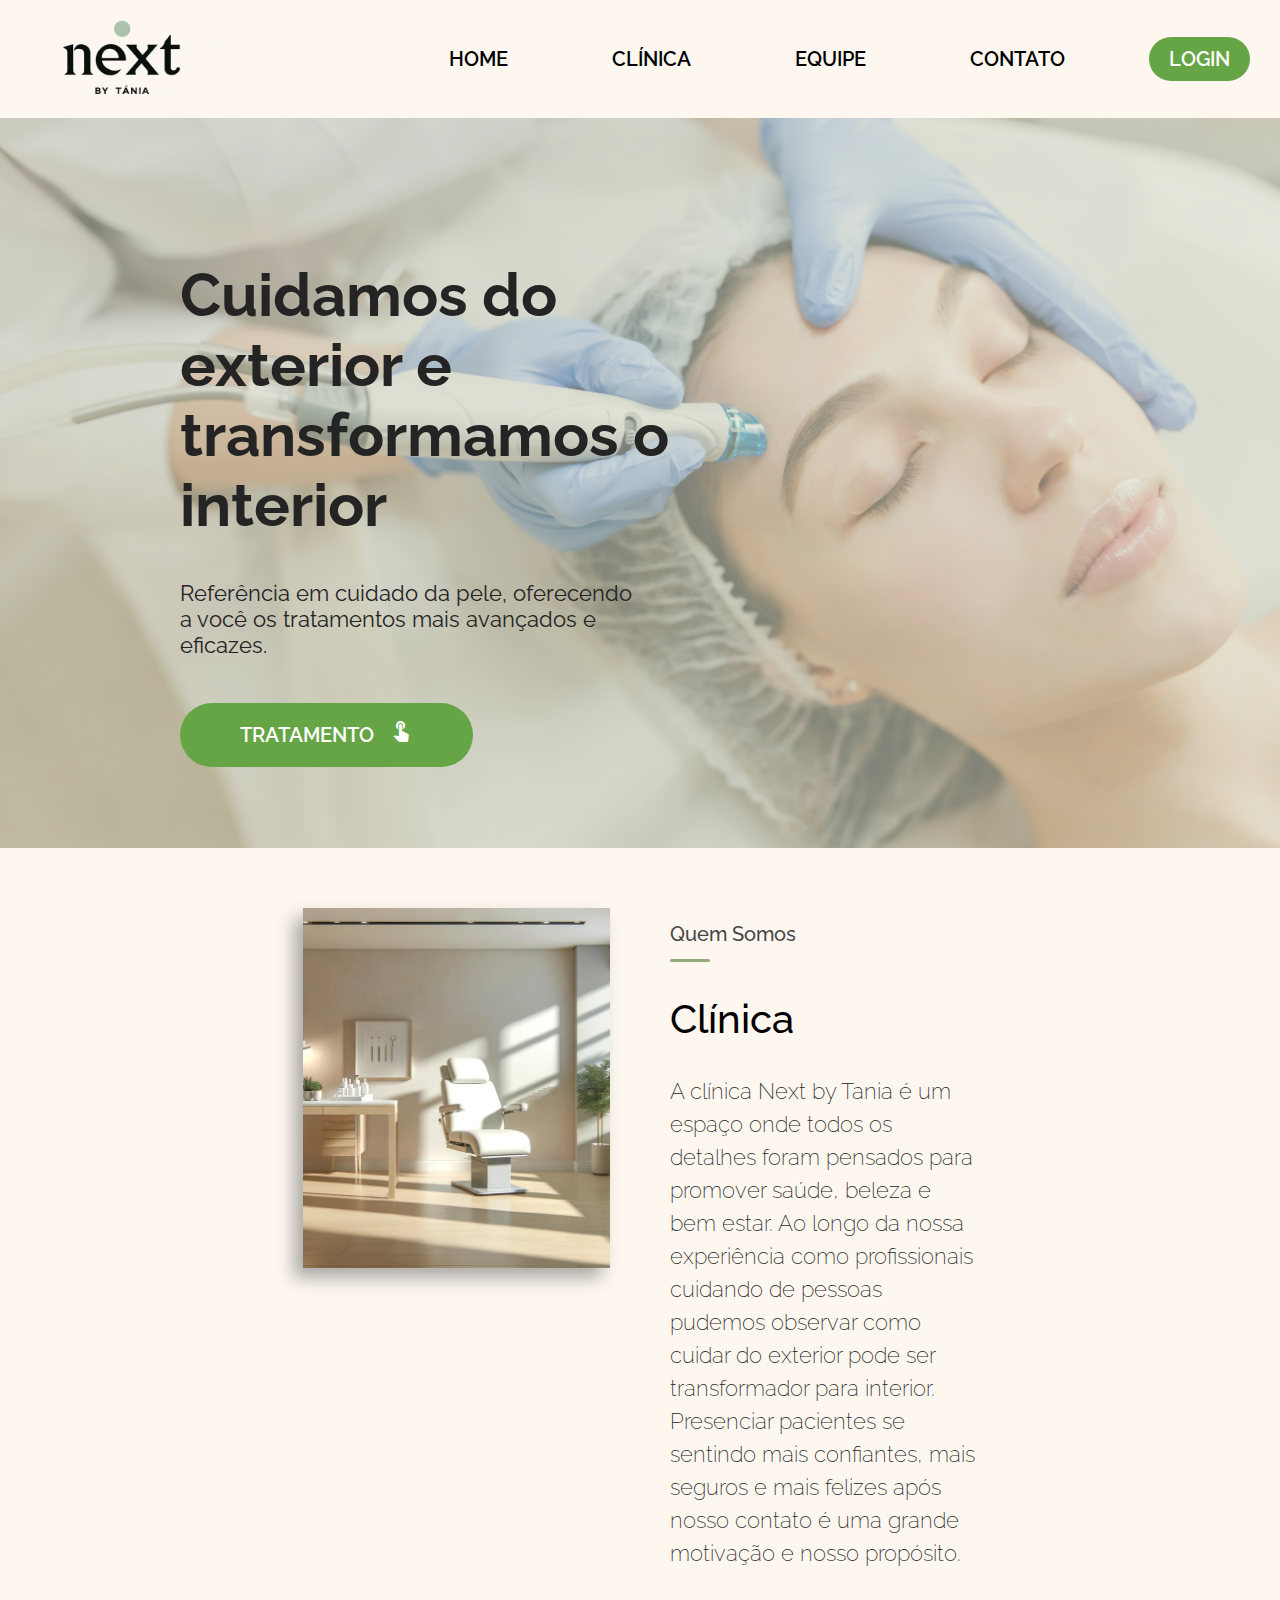
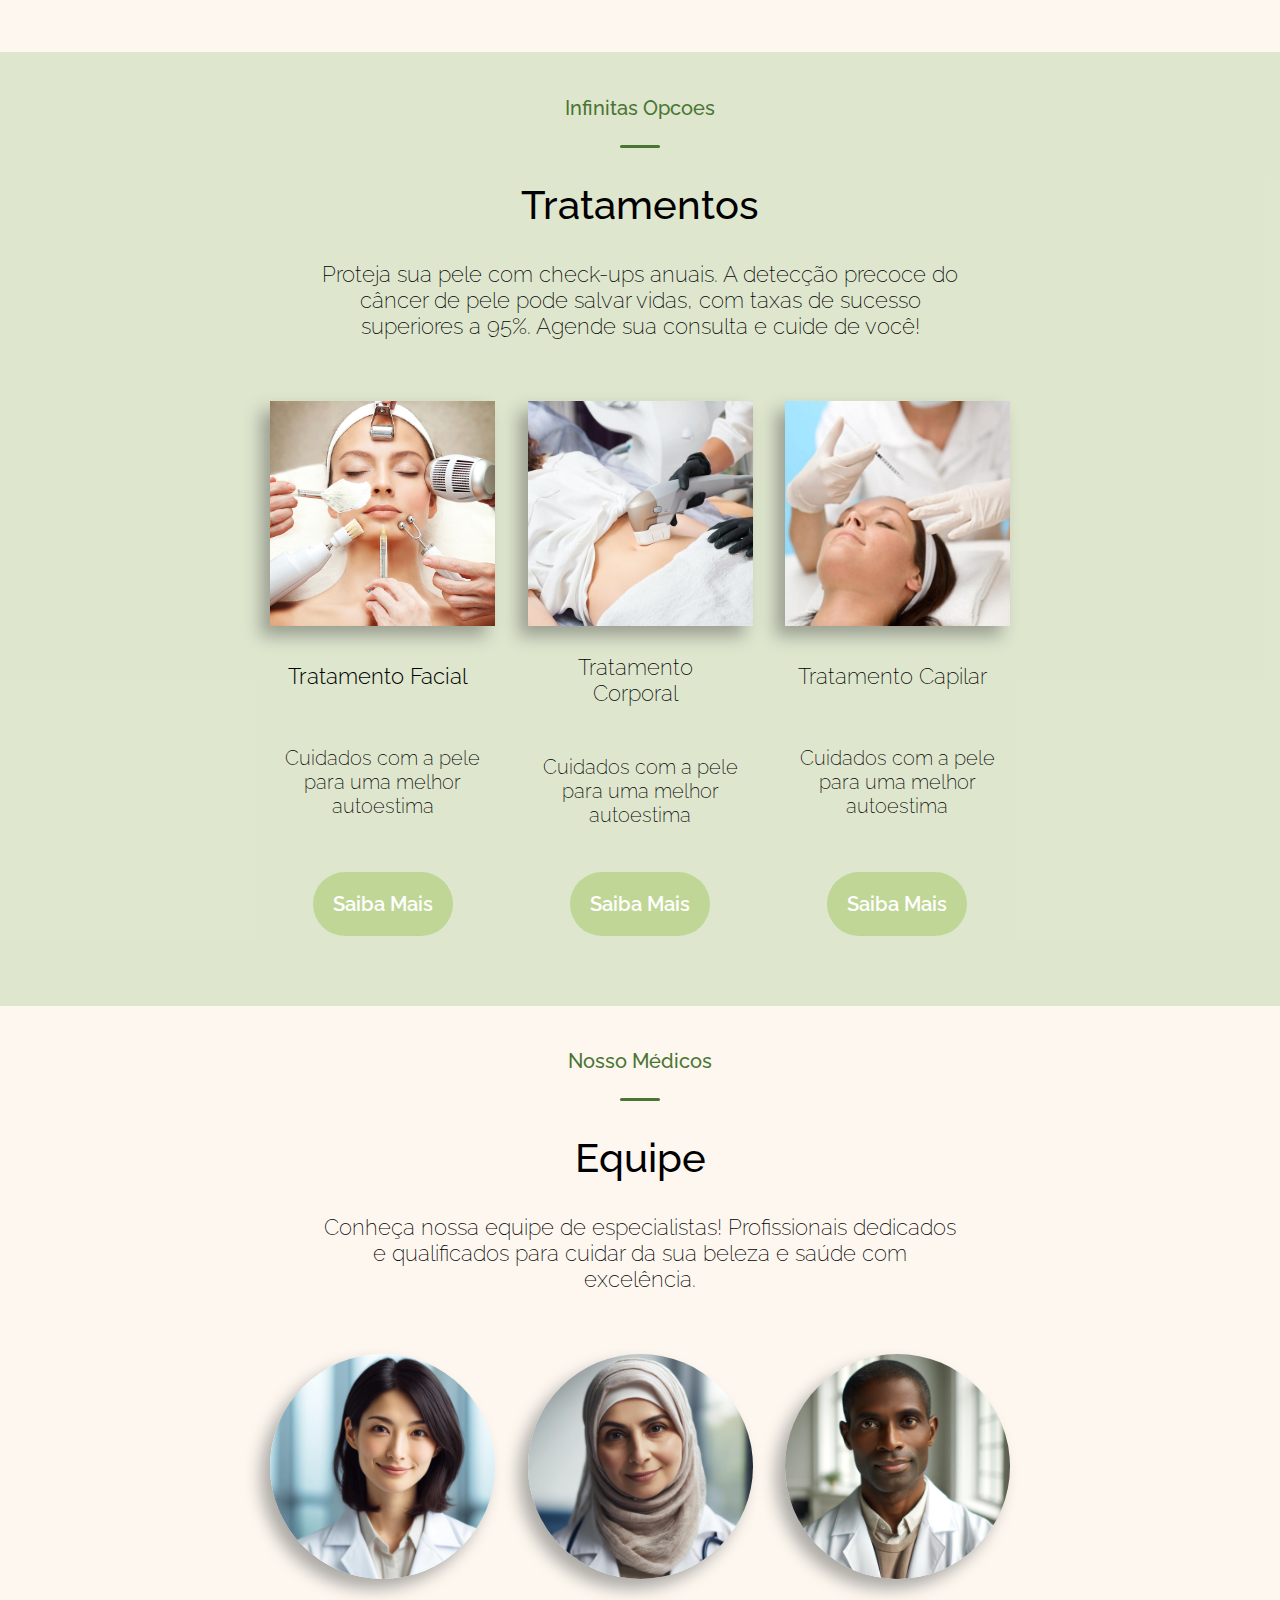
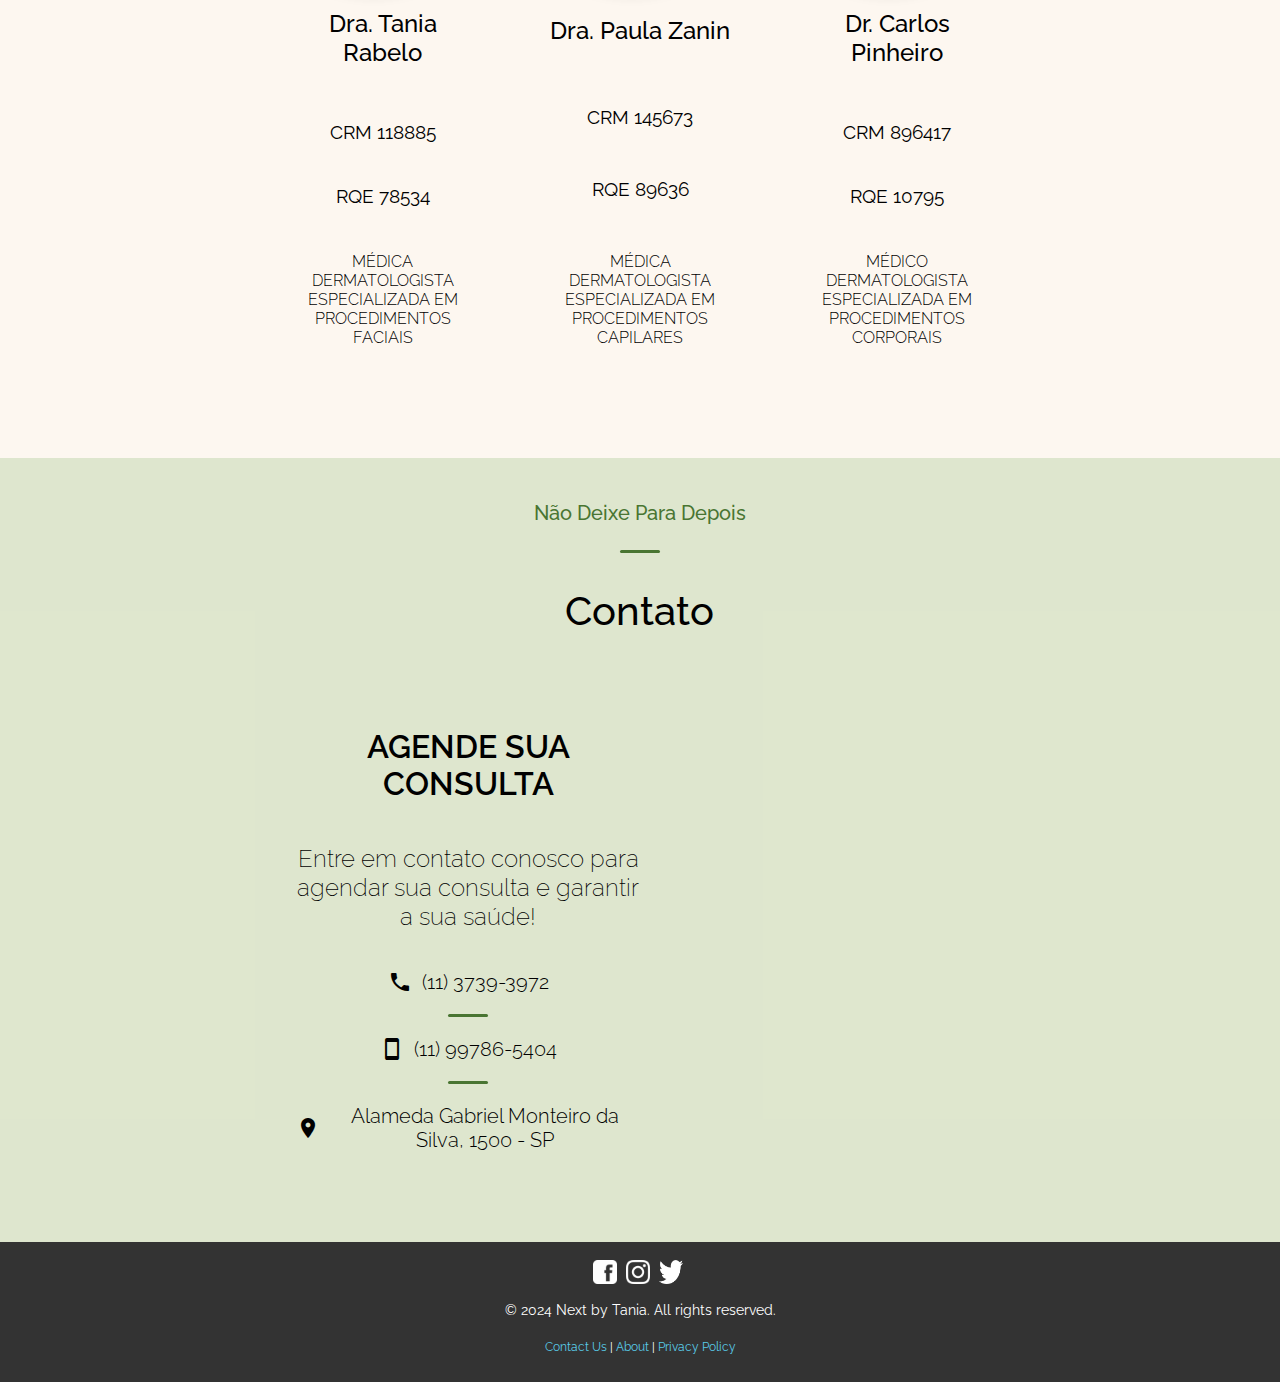
==== commit 620082ea: "Mudança do nome do medico" ====
--- a/index.html
+++ b/index.html
@@ -106,7 +106,7 @@
         <div style="margin: 30px; display: flex; justify-content: space-between;">
           <div class="tratamento-container">
             <img src="images/doctor1.jpg" style="border-radius: 80%;">
-            <h2 style="color: black; font-weight: 500; padding: 10px;">Dra. Paula Zanin</h2>
+            <h2 style="color: black; font-weight: 500; padding: 10px;">Dra. Tania Rabelo</h2>
             <h3 style="color: black; font-weight: 400; padding: 5px;">CRM 118885</h3>
             <h3 style="color: black; font-weight: 400; ">RQE 78534</h3>
             <p style="color: black; font-weight: 300; padding: 10px; padding-bottom: 25px;">MÉDICA DERMATOLOGISTA ESPECIALIZADA EM PROCEDIMENTOS <br> FACIAIS </p>
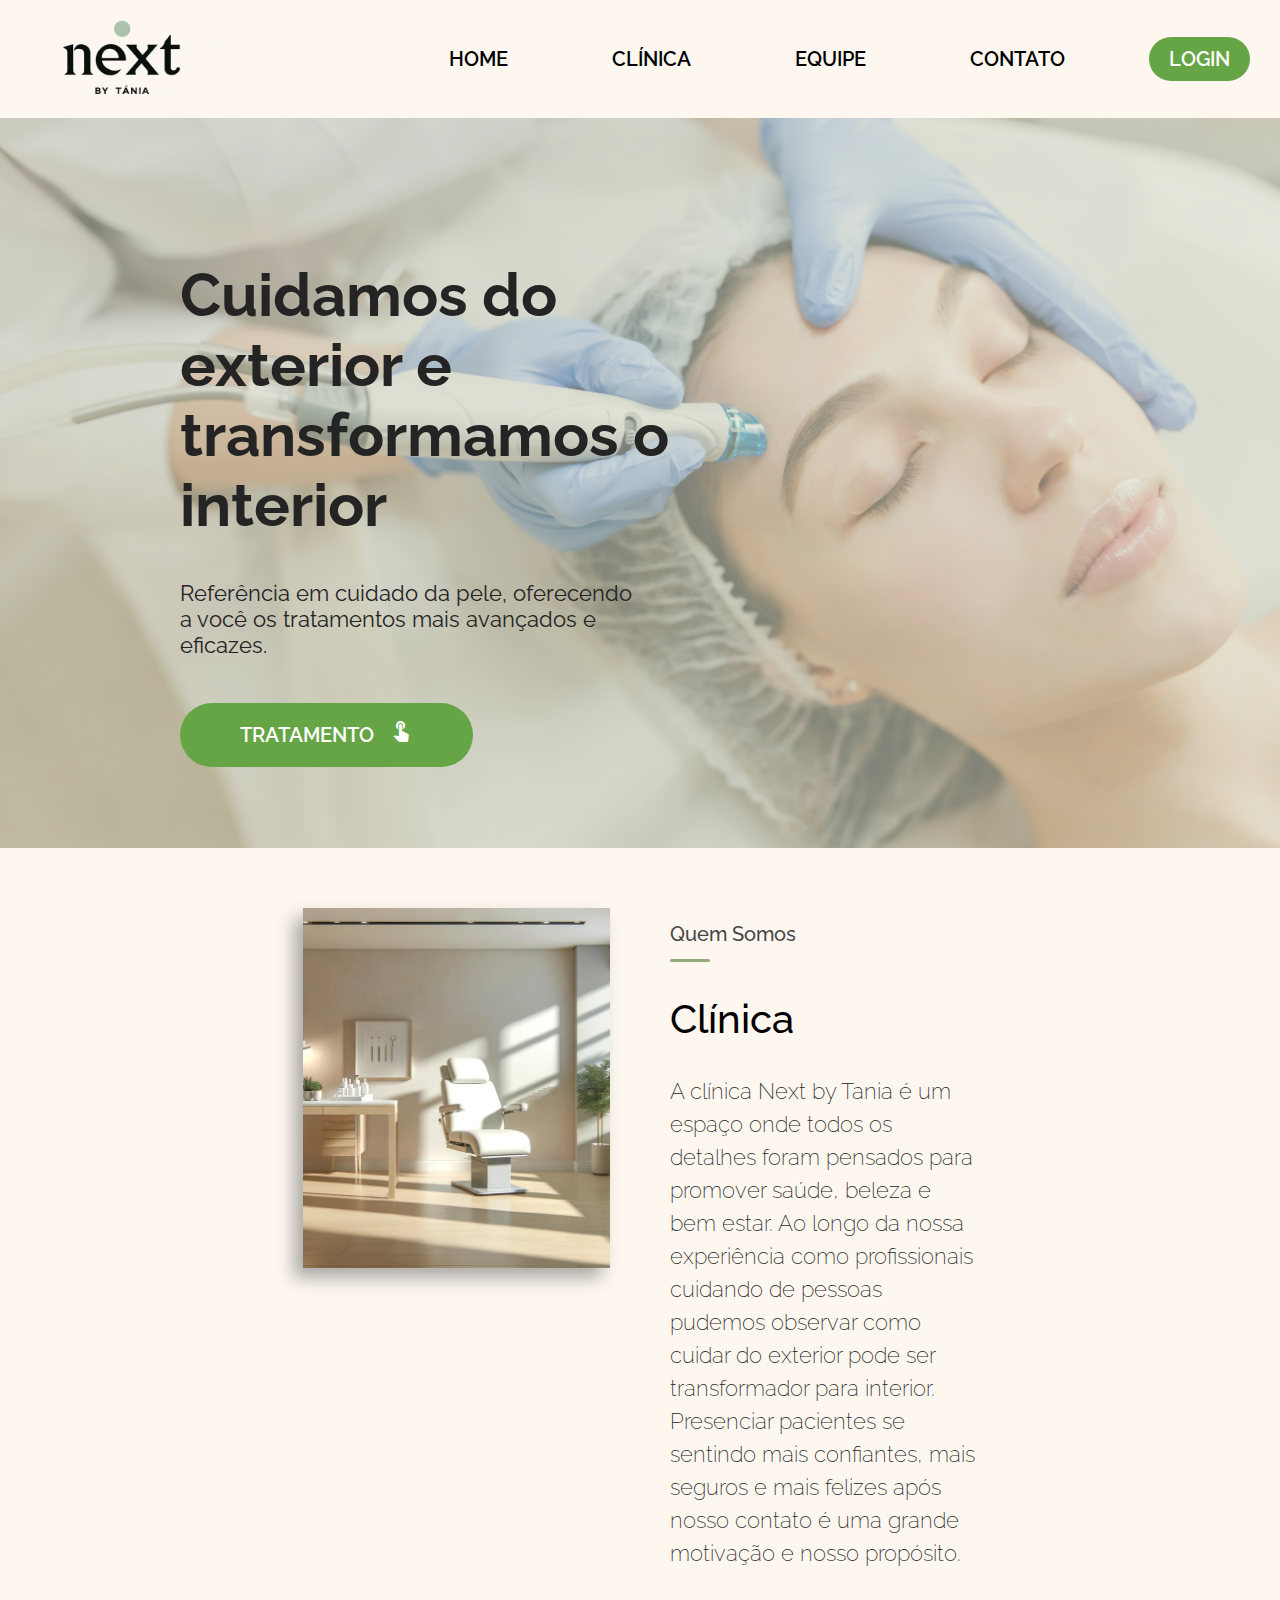
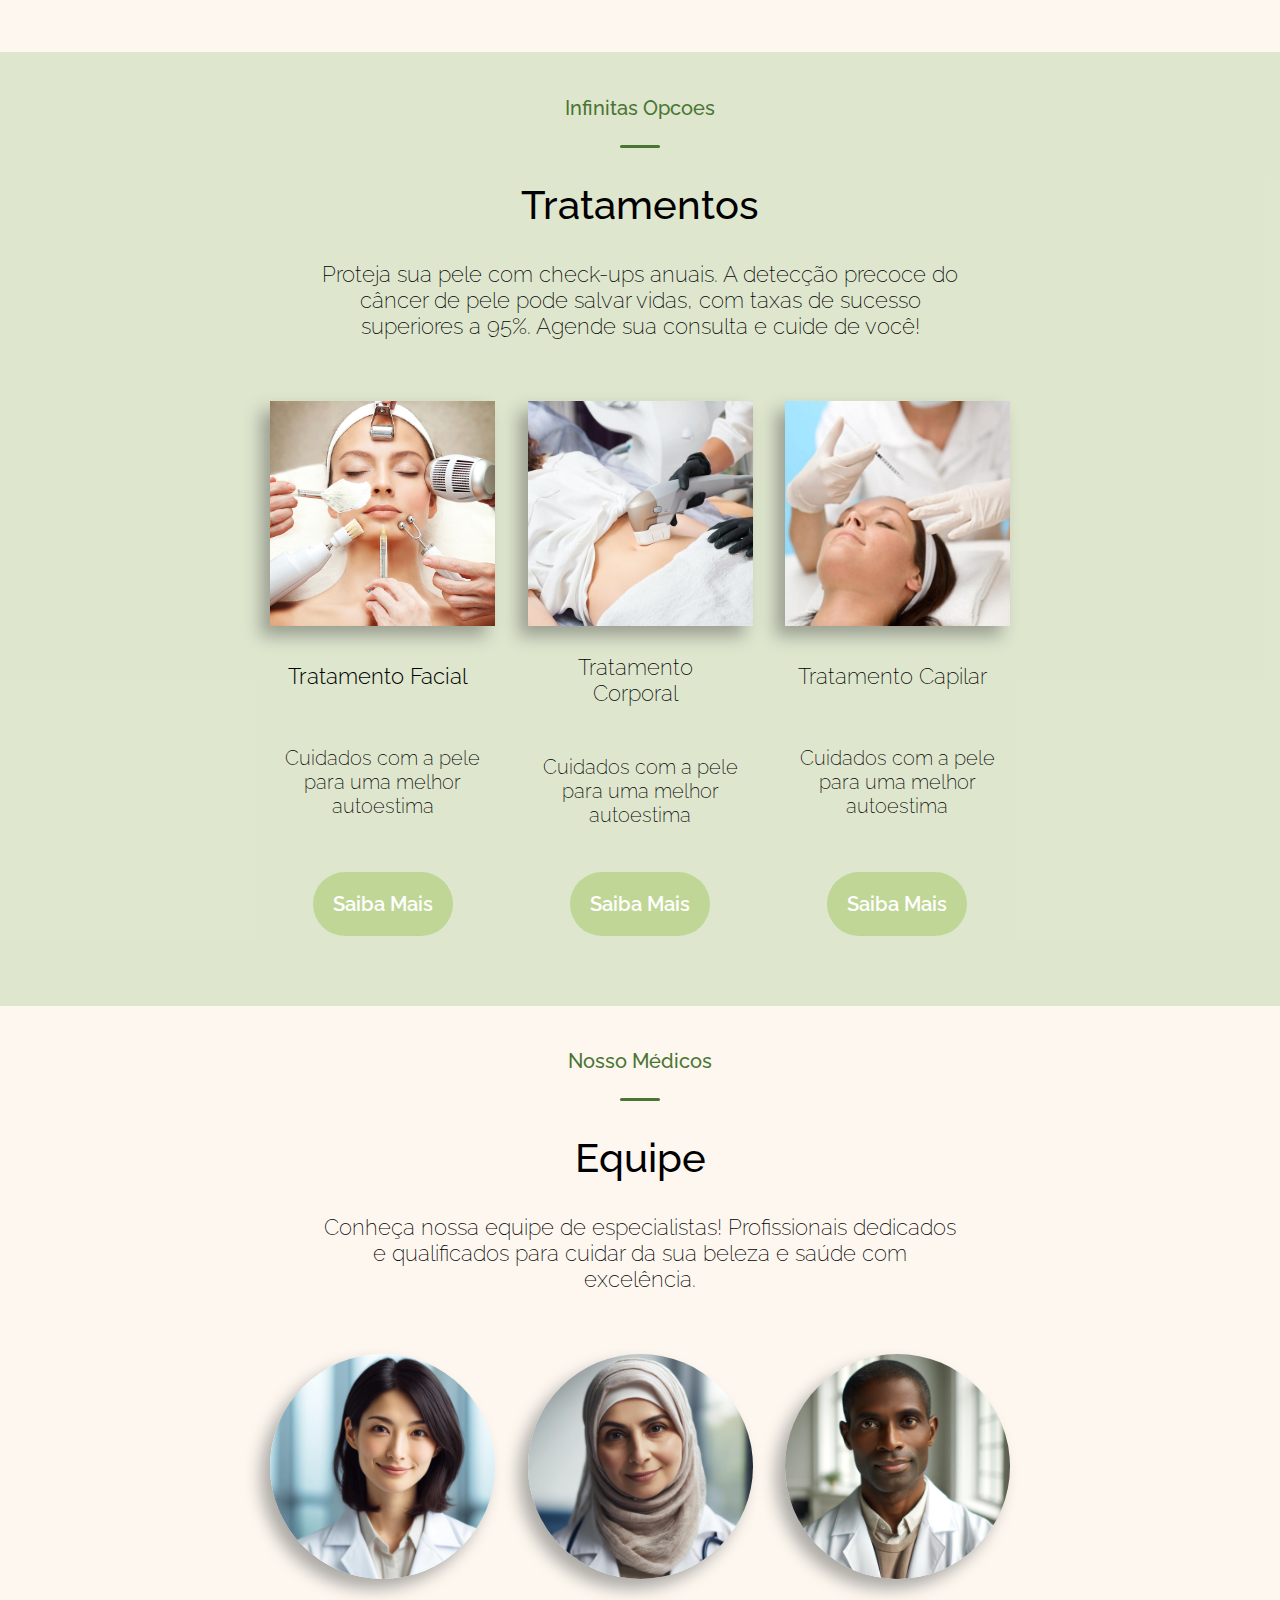
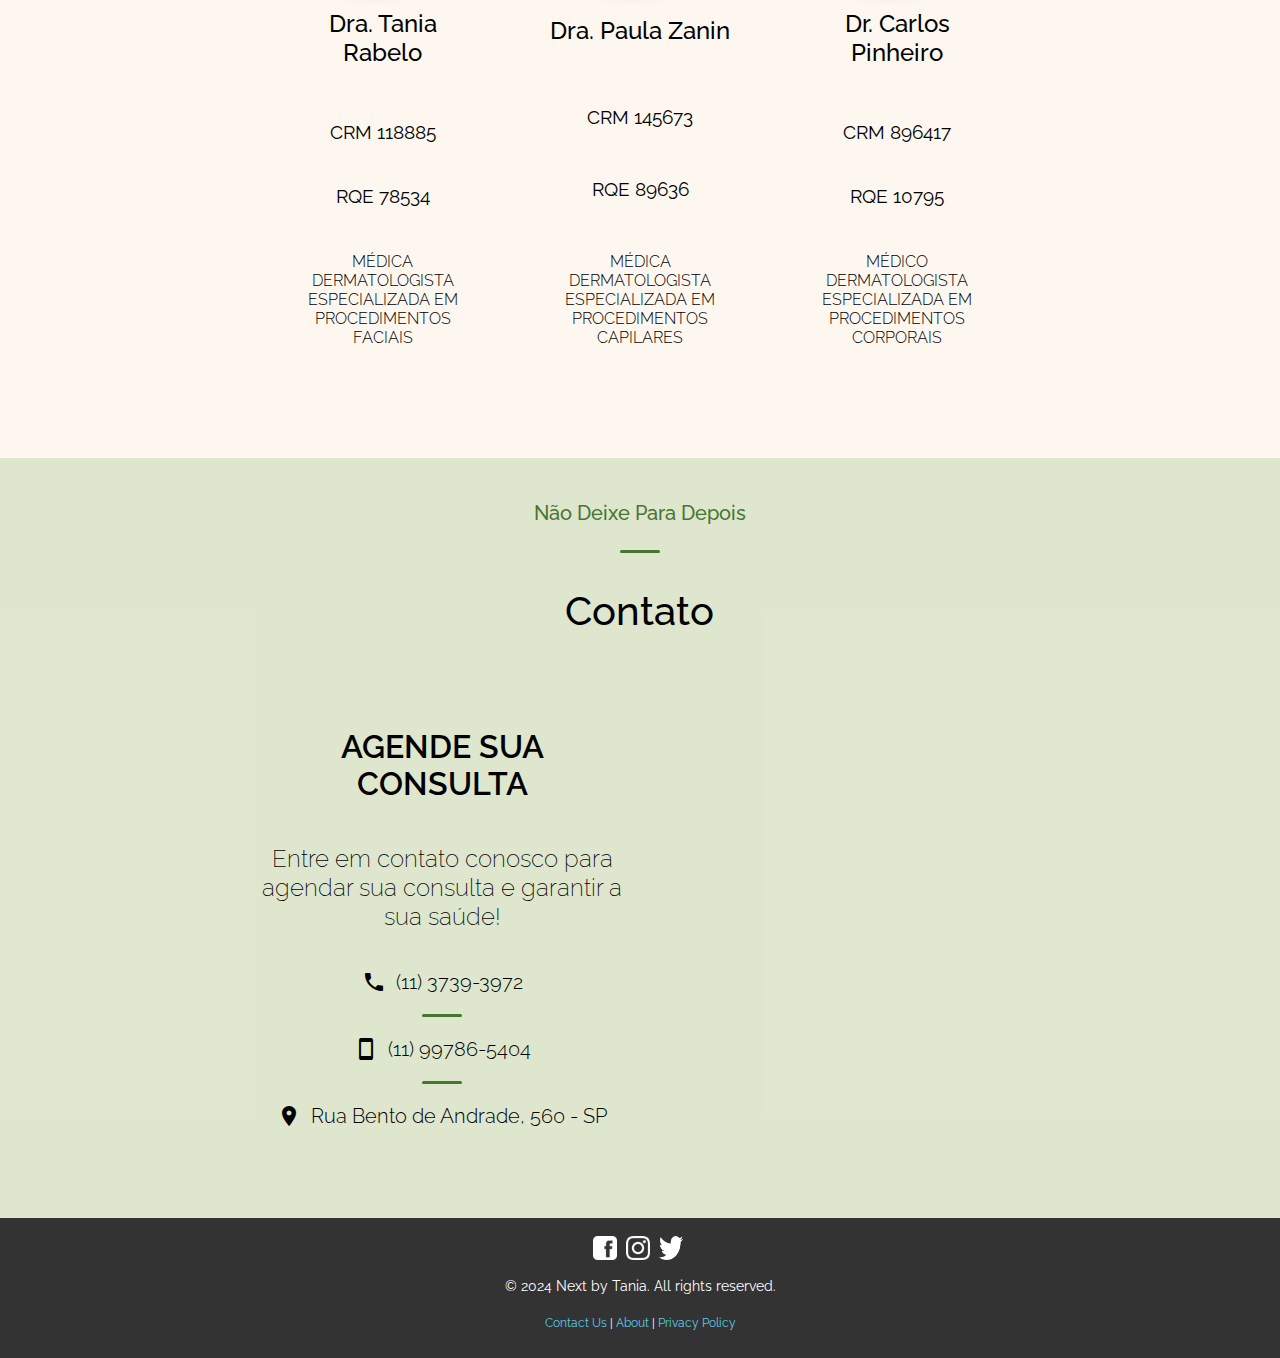
==== commit 577635f4: "Ajustes finais" ====
--- a/index.html
+++ b/index.html
@@ -94,7 +94,7 @@
     </div>
   </div>
 
-  <div id="treatment" class="container-clinic">
+  <div id="equipe-div" class="container-clinic" >
     <div class="content-clinic">
       <div style="display: flex; flex-direction: column;">
         <div style="align-self: center; text-align: center; width: 80%;">
@@ -154,11 +154,11 @@
             <div class="icone" style="margin: auto; background-color: rgb(73, 117, 50);"></div>
             <div class="contact-info">
               <i style="padding-right: 10px; color: black;" class="material-icons">location_on</i>
-              <h3 style="font-weight: 300; font-size: 20px; color: black;">Alameda Gabriel Monteiro da Silva, 1500 - SP</h3>
+              <h3 style="font-weight: 300; font-size: 20px; color: black;">Rua Bento de Andrade, 560 - SP</h3>
             </div>
           </div>
           <div class="mapacont">
-            <iframe src="https://www.google.com/maps/embed?pb=!1m18!1m12!1m3!1d3656.8899099800356!2d-46.68460242301584!3d-23.572397078792374!2m3!1f0!2f0!3f0!3m2!1i1024!2i768!4f13.1!3m3!1m2!1s0x94ce5770445835c5%3A0xbdb1b4c54cb9d477!2sAlameda%20Gabriel%20Monteiro%20da%20Silva%2C%201500%20-%20Jardim%20America%2C%20S%C3%A3o%20Paulo%20-%20SP%2C%2001442-002!5e0!3m2!1sen!2sbr!4v1714249021336!5m2!1sen!2sbr" width="100%" height="100%" style="border:0;" allowfullscreen="" loading="lazy" referrerpolicy="no-referrer-when-downgrade"></iframe>
+            <iframe src="https://www.google.com/maps/embed?pb=!1m18!1m12!1m3!1d3656.564875411202!2d-46.66829329999999!3d-23.5840662!2m3!1f0!2f0!3f0!3m2!1i1024!2i768!4f13.1!3m3!1m2!1s0x94ce59e22c657ba9%3A0xe7d02e3276f5044f!2sR.%20Bento%20de%20Andrade%2C%20560%20-%20Jardim%20Paulista%2C%20S%C3%A3o%20Paulo%20-%20SP%2C%2004503-001!5e0!3m2!1spt-BR!2sbr!4v1715220624506!5m2!1spt-BR!2sbr" width="600" height="450" style="border:0;" allowfullscreen="" loading="lazy" referrerpolicy="no-referrer-when-downgrade"></iframe>
           </div>
         </div>
       </div>
@@ -195,10 +195,6 @@
               <img src="images/fiosdesustentacao.webp" width="100%" style="aspect-ratio: 1; object-fit: cover; border-radius: 10px;">
               <h2 style="color: black; font-weight: 500; padding: 10px;">FIOS DE SUSTENTAÇÃO </h2>
             </div>
-            <div style="width: 20%;">
-              <img src="images/microagulhamento.jpg" width="100%" style="aspect-ratio: 1; object-fit: cover; border-radius: 10px;">
-              <h2 style="color: black; font-weight: 500; padding: 10px;">MICROAGULHAMENTO </h2>
-            </div>
           </div>  
           <a href="login.html" class="button">Agende aqui</a>
         </div>
@@ -224,7 +220,7 @@
 
             </p>
           </div>
-          <div style="margin: 30px; display: flex; justify-content: space-between;">
+          <div style="margin: 30px; display: flex; justify-content: center;">
             <div style="width: 20%;">
               <img src="images/estrias.jpg" width="100%" style="aspect-ratio: 1; border-radius: 10px;">
               <h2 style="color: black; font-weight: 500; padding: 10px;">ESTRIAS</h2>
@@ -232,14 +228,6 @@
             <div style="width: 20%;">
               <img src="images/depilacaoalaser.png" width="100%" style="aspect-ratio: 1; object-fit: cover; border-radius: 10px;">
               <h2 style="color: black; font-weight: 500; padding: 10px;">DEPILAÇÃO A LASER</h2>
-            </div>
-            <div style="width: 20%;">
-              <img src="images/drenagem.jpg" width="100%" style="aspect-ratio: 1; object-fit: cover; border-radius: 10px;">
-              <h2 style="color: black; font-weight: 500; padding: 10px;">DRENAGEM LINFATICO</h2>
-            </div>
-            <div style="width: 20%;">
-              <img src="images/radio.jpg" width="100%" style="aspect-ratio: 1; object-fit: cover; border-radius: 10px;">
-              <h2 style="color: black; font-weight: 500; padding: 10px;">RADIOFREQUENCIA </h2>
             </div>
           </div> 
           <a href="login.html" class="button">Agende aqui</a> 
